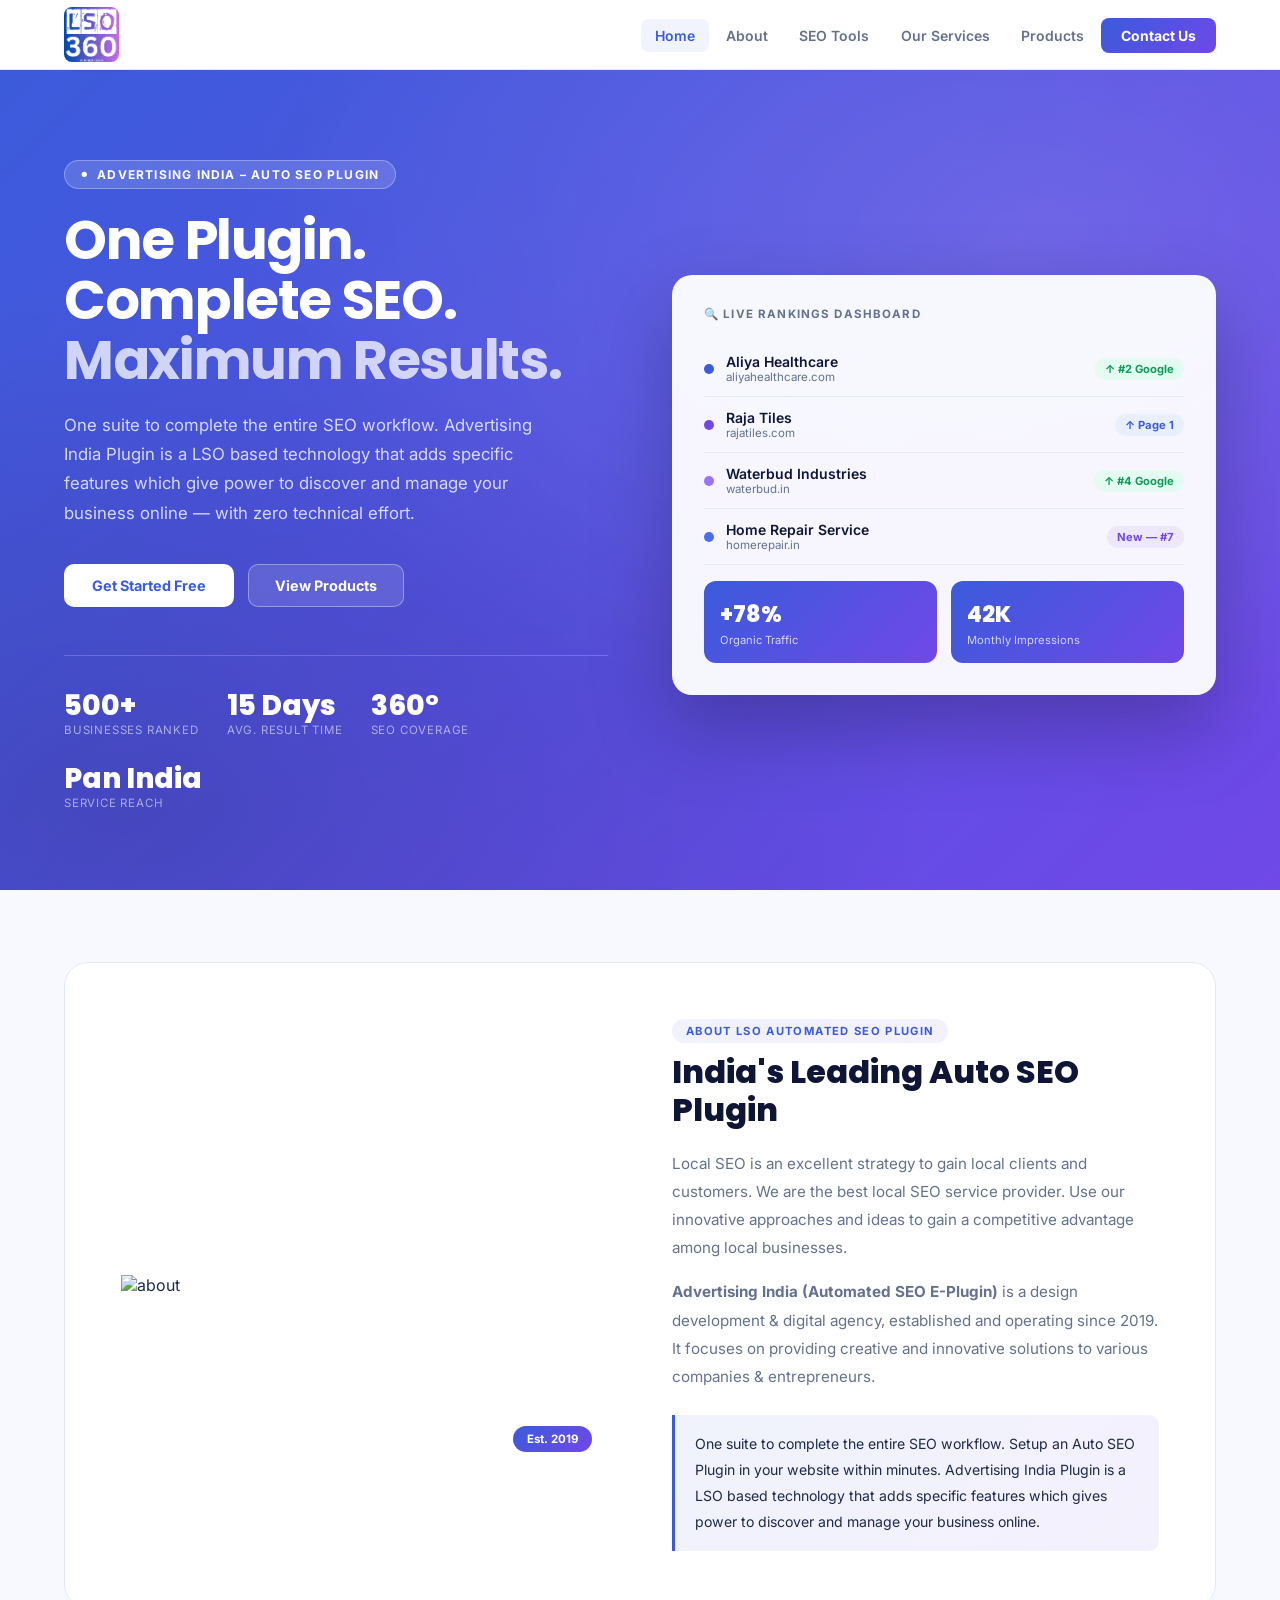
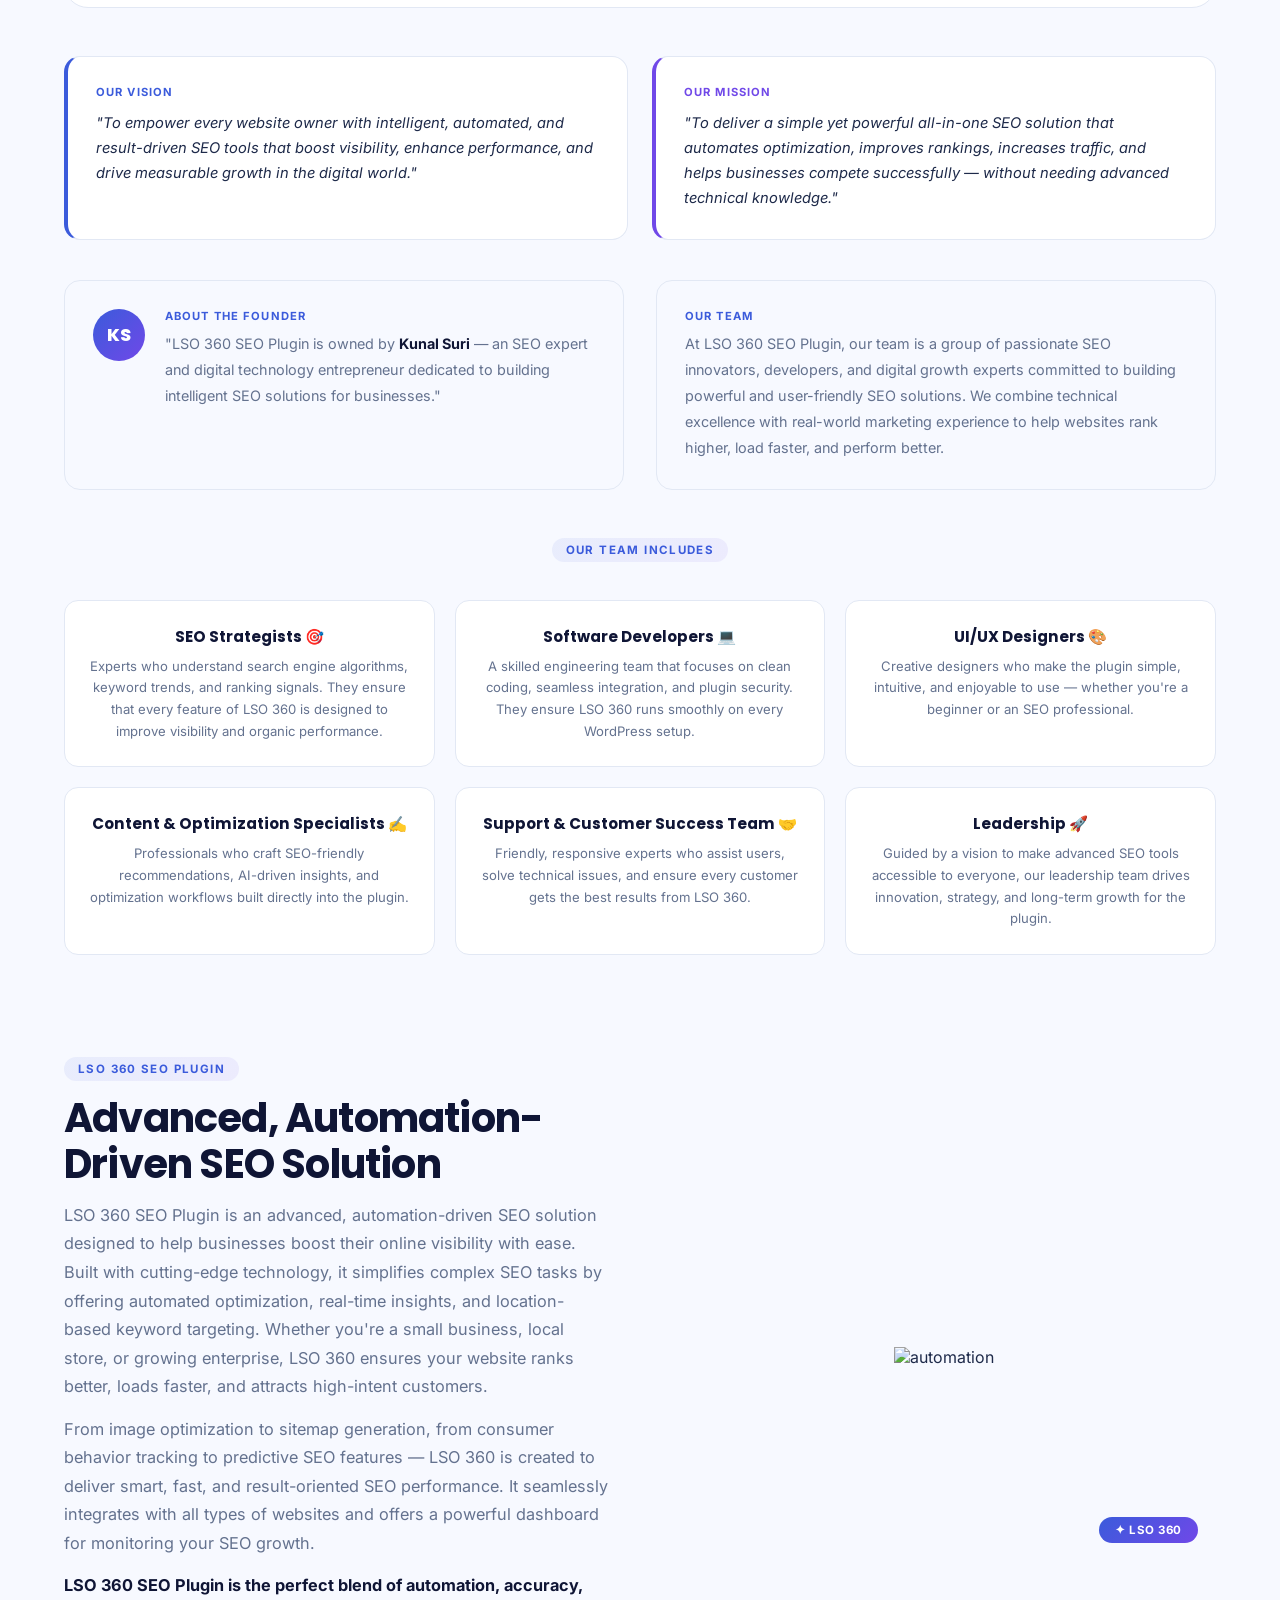
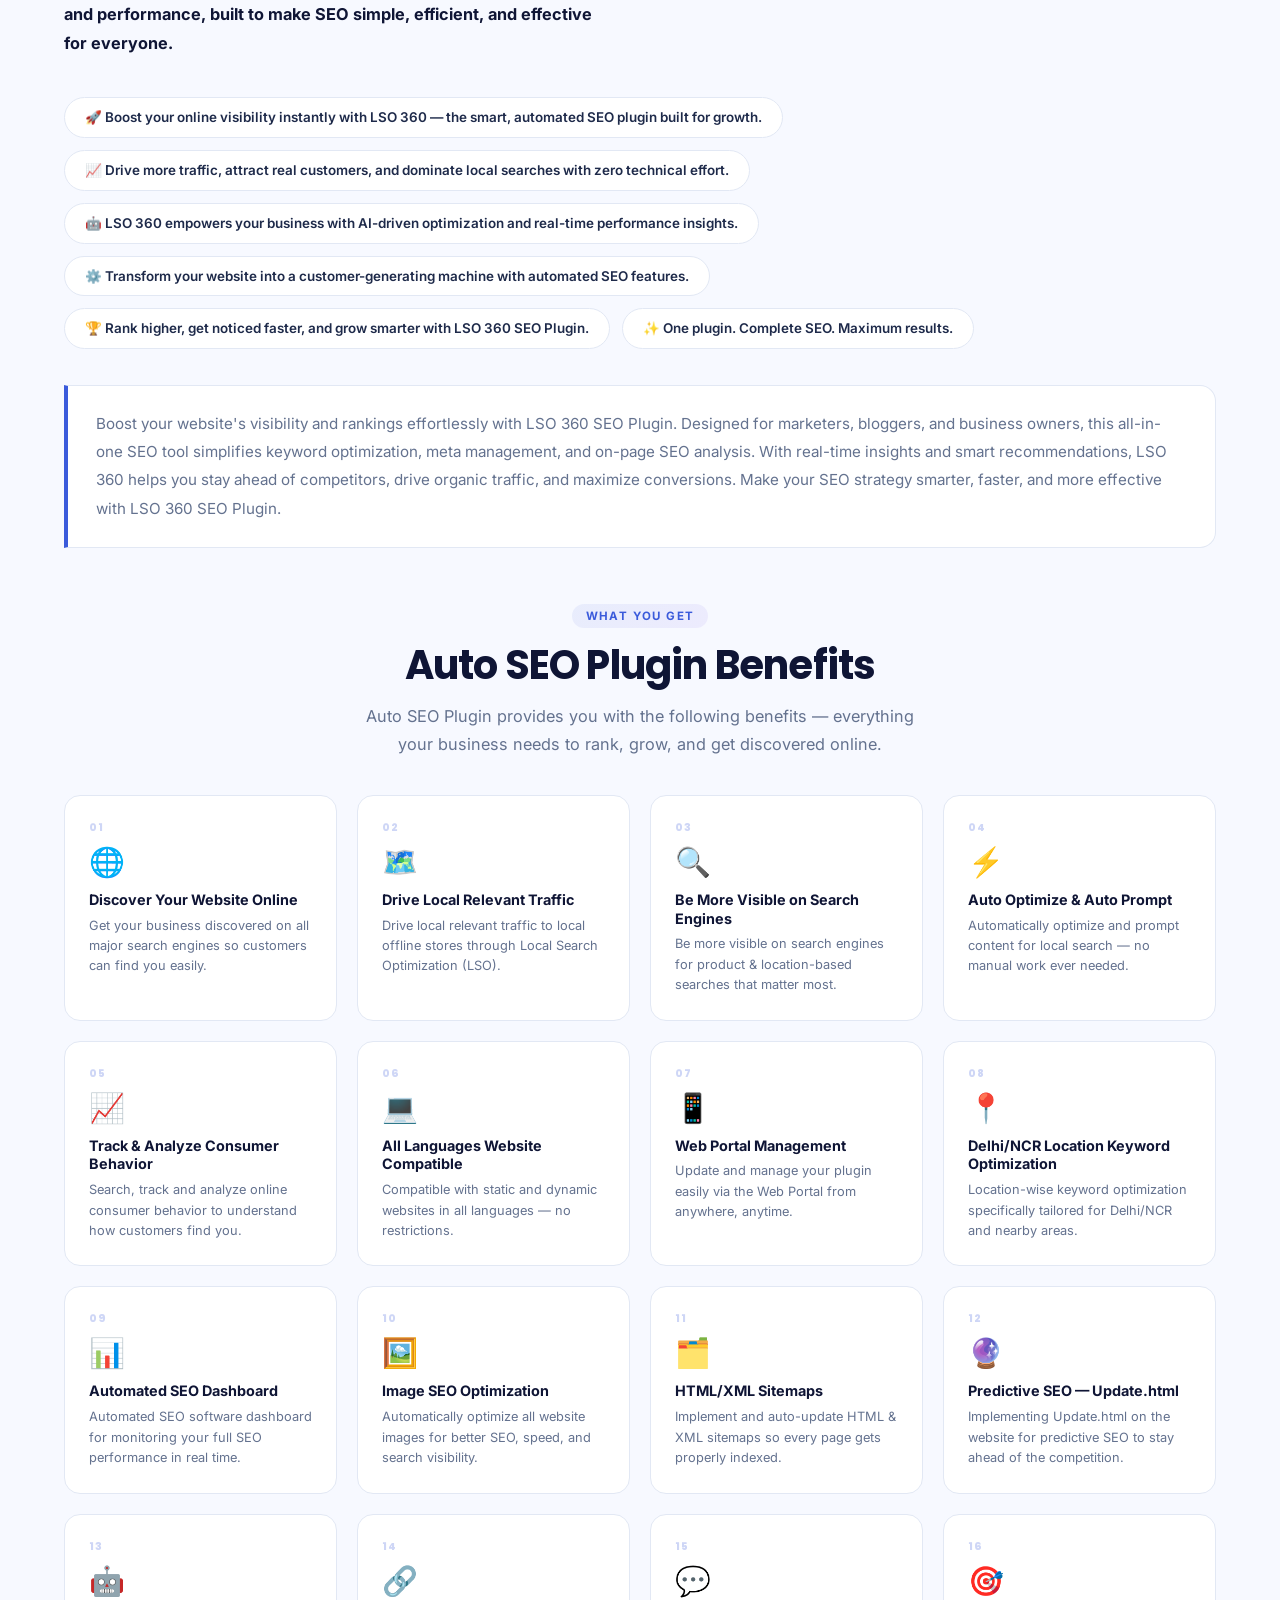
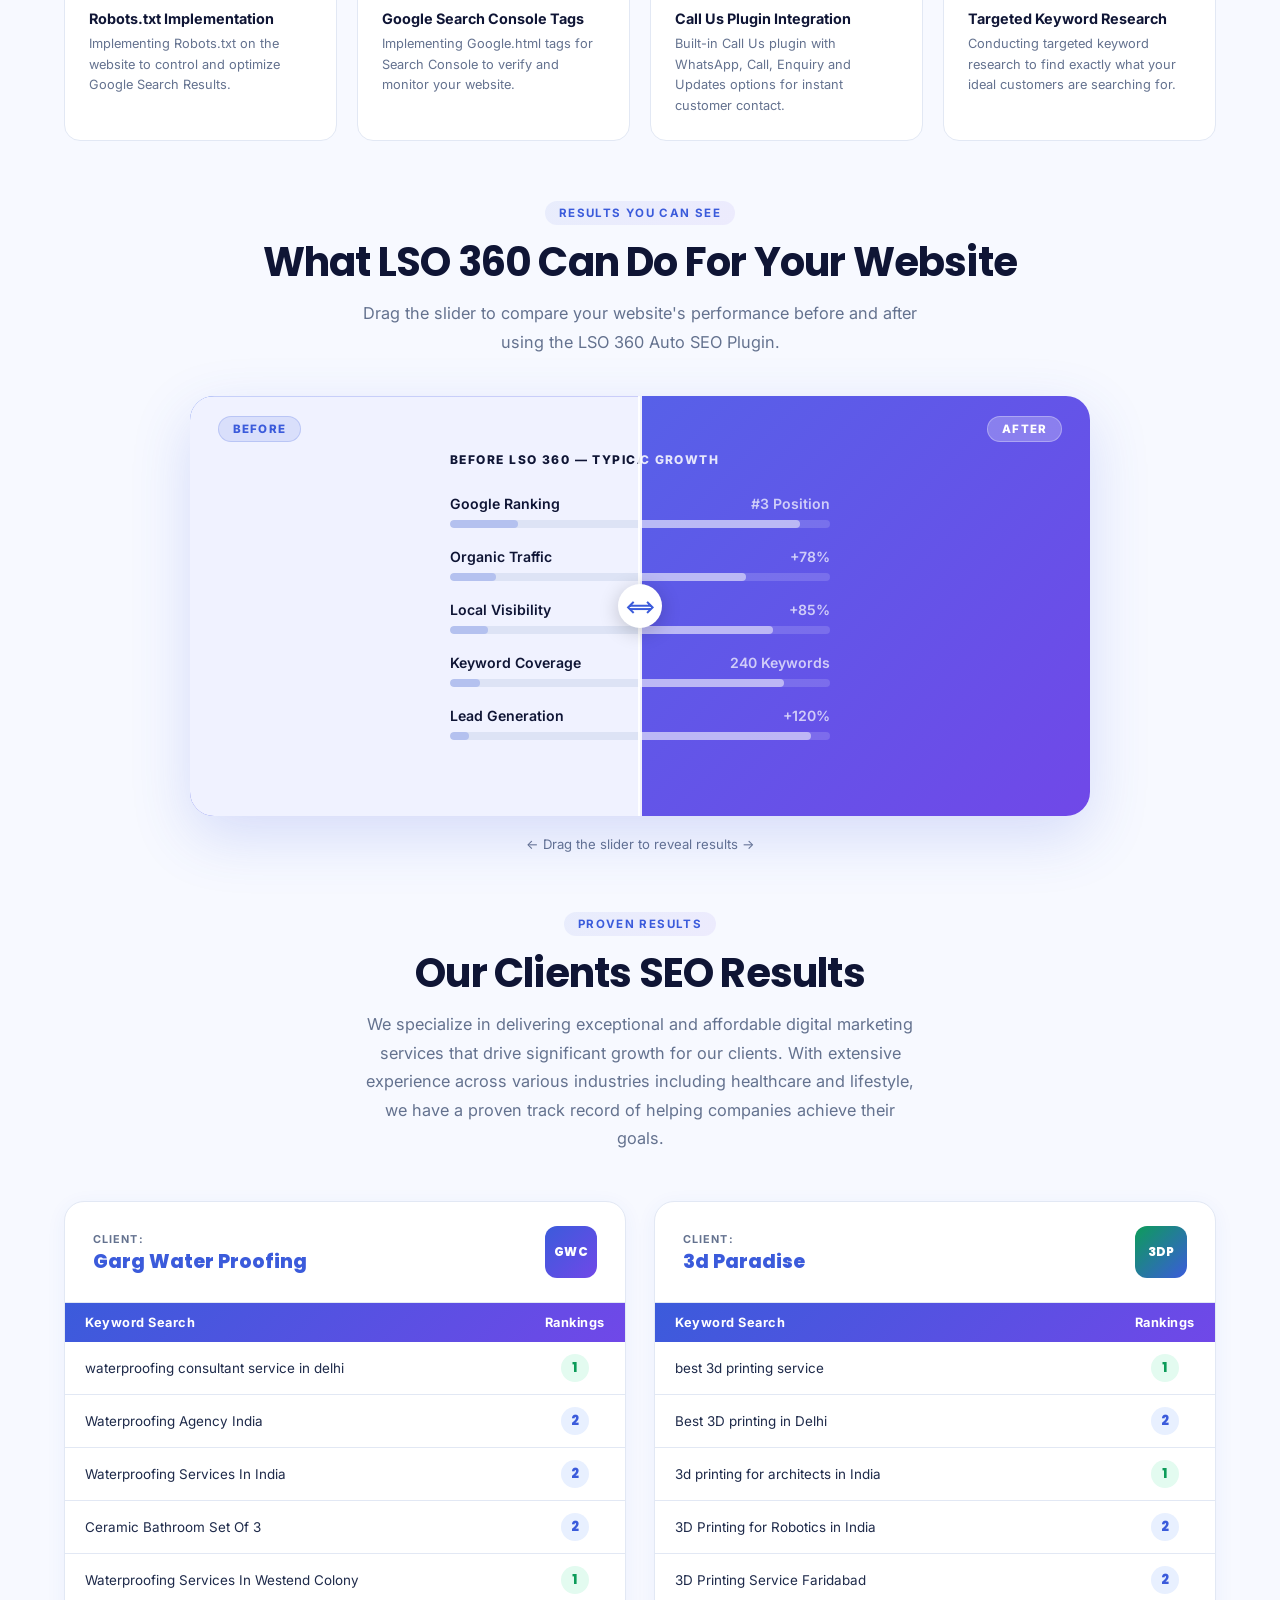
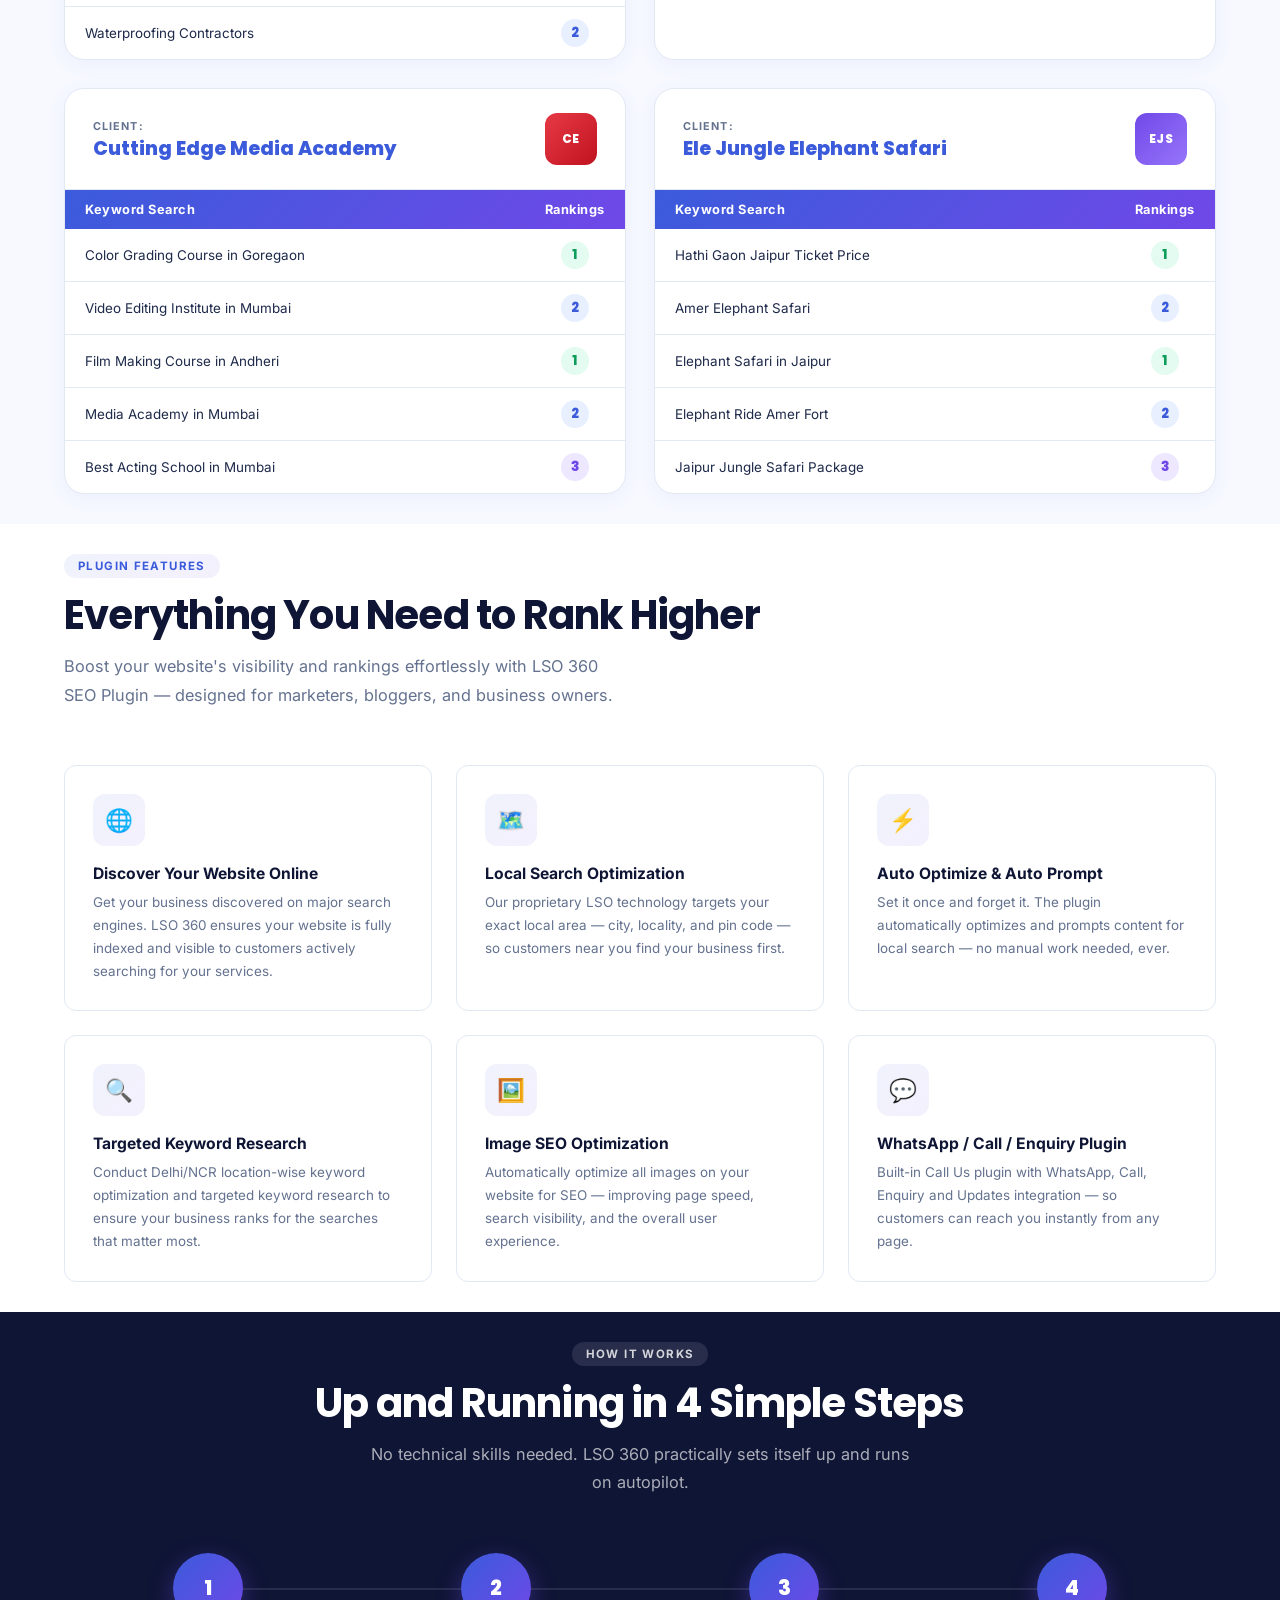
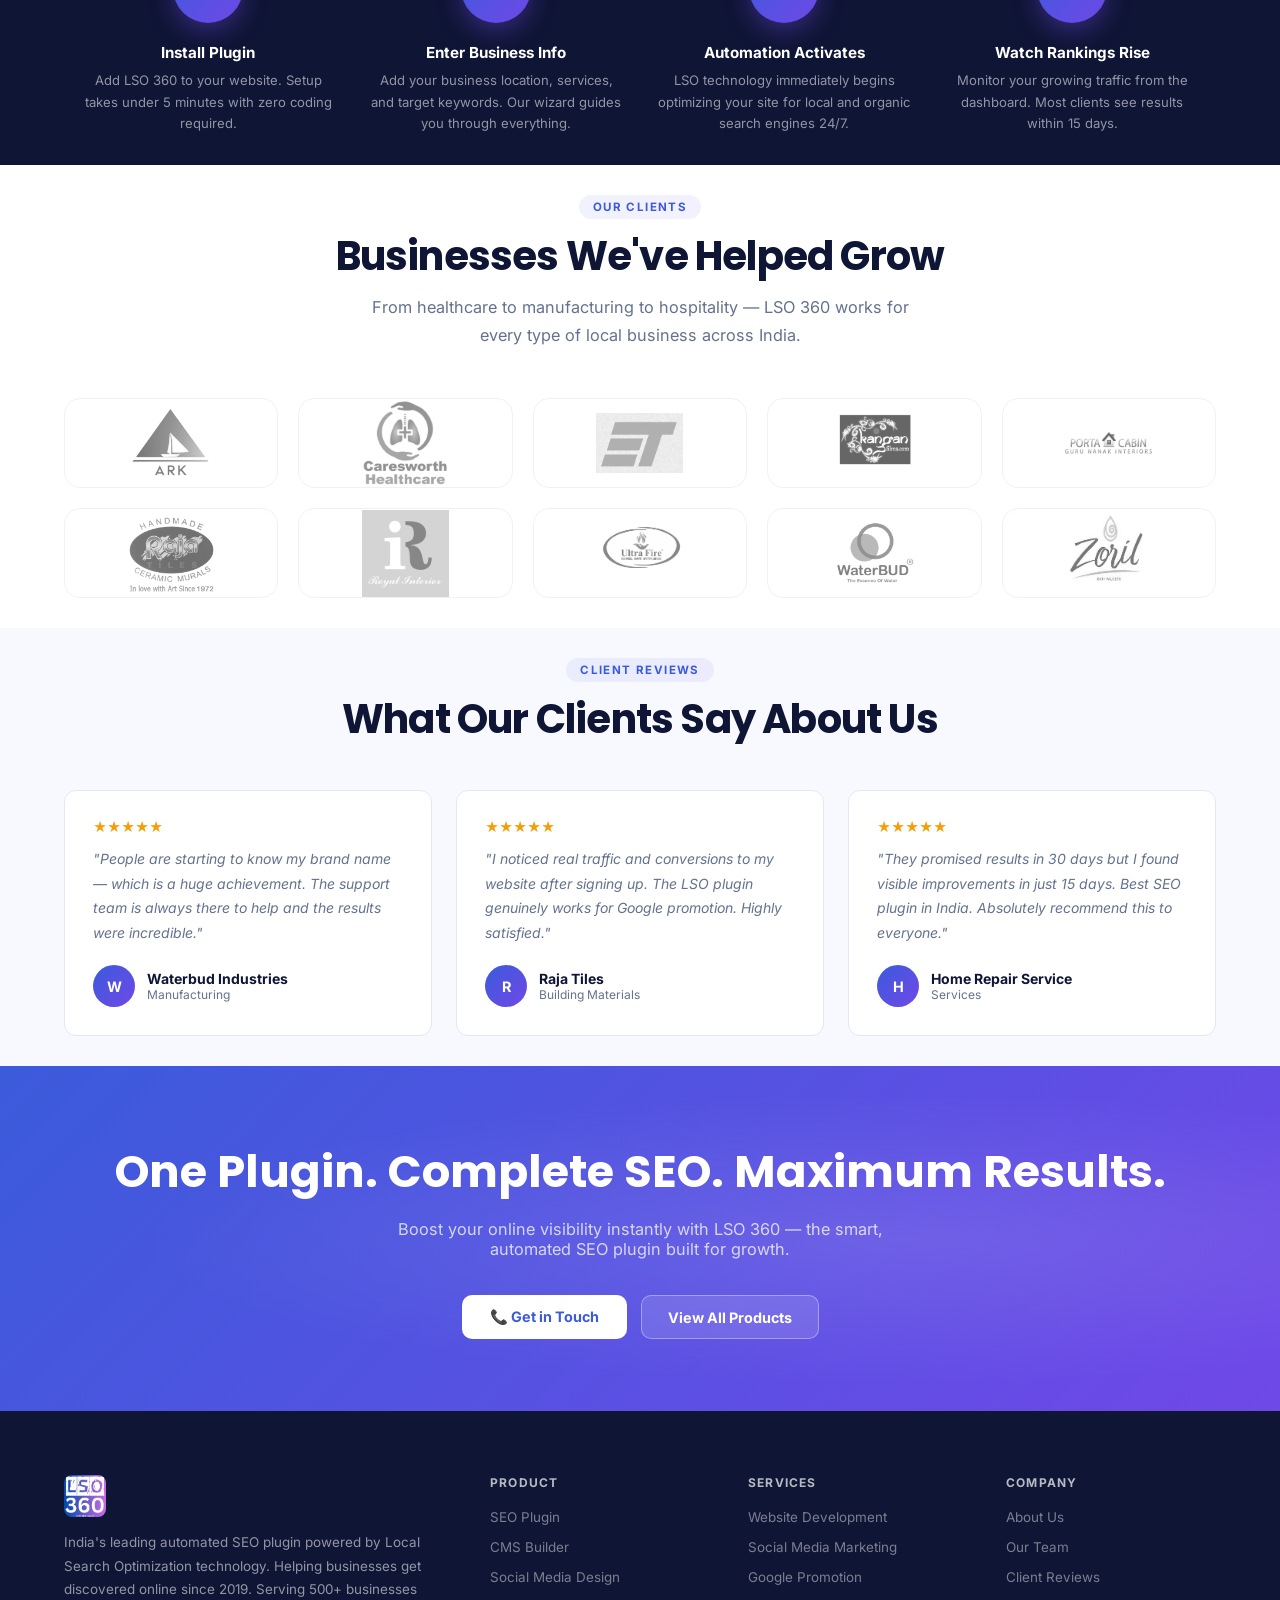
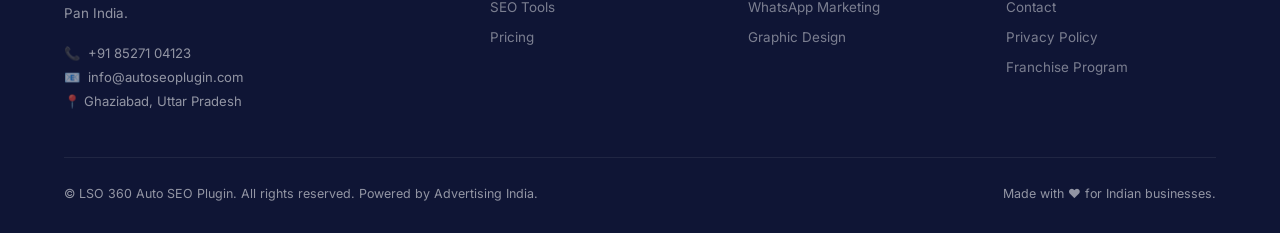
==== index.html @ b37ef5ae "Inital Commit" ====
<!DOCTYPE html>
<html lang="en">

<head>
  <meta charset="UTF-8" />
  <meta name="viewport" content="width=device-width, initial-scale=1.0" />
  <title>LSO 360 – Auto SEO Plugin | Home</title>
  <link rel="preconnect" href="https://fonts.googleapis.com" />
  <link
    href="https://fonts.googleapis.com/css2?family=Inter:wght@300;400;500;600;700;800&family=Poppins:ital,wght@0,600;0,700;0,800;1,700&display=swap"
    rel="stylesheet" />
  <link rel="stylesheet" href="css/style.css" />
</head>

<body>

  <div id="navbar-placeholder"></div>

  <div style="padding-top:70px">
    <!-- Navbar -->
    <!-- Hero -->
    <section class="hero">
      <div class="hero-grid">
        <div>
          <div class="hero-badge fade-in">Advertising India – Auto SEO Plugin</div>
          <h1 class="fade-in d1">One Plugin.<br>Complete SEO.<br><span>Maximum Results.</span></h1>
          <p class="hero-desc fade-in d2">One suite to complete the entire SEO workflow. Advertising India Plugin is a
            LSO based technology that adds specific features which give power to discover and manage your business
            online — with zero technical effort.</p>
          <div class="hero-btns fade-in d3">
            <a class="btn btn-white" href="contact.html">Get Started Free</a>
            <a class="btn btn-ghost-white" href="products.html">View Products</a>
          </div>
          <div class="hero-stats fade-in d3">
            <div class="hstat">
              <div class="hstat-num">500+</div>
              <div class="hstat-lbl">Businesses Ranked</div>
            </div>
            <div class="hstat">
              <div class="hstat-num">15 Days</div>
              <div class="hstat-lbl">Avg. Result Time</div>
            </div>
            <div class="hstat">
              <div class="hstat-num">360°</div>
              <div class="hstat-lbl">SEO Coverage</div>
            </div>
            <div class="hstat">
              <div class="hstat-num">Pan India</div>
              <div class="hstat-lbl">Service Reach</div>
            </div>
          </div>
        </div>
        <div class="fade-in d2">
          <div class="hero-card-main">
            <div class="hcard-title">🔍 Live Rankings Dashboard</div>
            <div class="rank-row">
              <div class="rank-info">
                <div class="rank-dot" style="background:#3b5bdb"></div>
                <div>
                  <div class="rank-name">Aliya Healthcare</div>
                  <div class="rank-url">aliyahealthcare.com</div>
                </div>
              </div><span class="rank-pill rank-up">↑ #2 Google</span>
            </div>
            <div class="rank-row">
              <div class="rank-info">
                <div class="rank-dot" style="background:#7048e8"></div>
                <div>
                  <div class="rank-name">Raja Tiles</div>
                  <div class="rank-url">rajatiles.com</div>
                </div>
              </div><span class="rank-pill rank-grow">↑ Page 1</span>
            </div>
            <div class="rank-row">
              <div class="rank-info">
                <div class="rank-dot" style="background:#9775fa"></div>
                <div>
                  <div class="rank-name">Waterbud Industries</div>
                  <div class="rank-url">waterbud.in</div>
                </div>
              </div><span class="rank-pill rank-up">↑ #4 Google</span>
            </div>
            <div class="rank-row">
              <div class="rank-info">
                <div class="rank-dot" style="background:#4a6de8"></div>
                <div>
                  <div class="rank-name">Home Repair Service</div>
                  <div class="rank-url">homerepair.in</div>
                </div>
              </div><span class="rank-pill rank-new">New — #7</span>
            </div>
            <div class="hero-mini-cards">
              <div class="mini-card">
                <div class="mini-card-val">+78%</div>
                <div class="mini-card-lbl">Organic Traffic</div>
              </div>
              <div class="mini-card">
                <div class="mini-card-val">42K</div>
                <div class="mini-card-lbl">Monthly Impressions</div>
              </div>
            </div>
          </div>
        </div>
      </div>
    </section>

    <!-- About Intro -->
    <section class="section about-intro-section">
      <div class="section-inner">
        <div class="about-intro-banner">
          <!-- Image column -->
          <div>
            <div class="about-intro-img-placeholder">
              <img
                src="https://img.freepik.com/free-photo/low-angle-view-skyscrapers_1359-1105.jpg?semt=ais_hybrid&w=740&q=80"
                alt="about" width="100%" height="100%">
              <div class="about-intro-img-badge">Est. 2019</div>
            </div>
          </div>
          <!-- Content column -->
          <div class="about-intro-content">
            <div class="about-intro-banner-tag">About LSO Automated SEO Plugin</div>
            <h2 class="about-intro-banner-title">India's Leading Auto SEO Plugin</h2>
            <p>Local SEO is an excellent strategy to gain local clients and customers. We are the best local SEO service
              provider. Use our innovative approaches and ideas to gain a competitive advantage among local businesses.
            </p>
            <p><strong>Advertising India (Automated SEO E-Plugin)</strong> is a design development &amp; digital agency,
              established and operating since 2019. It focuses on providing creative and innovative solutions to various
              companies &amp; entrepreneurs.</p>
            <div class="about-intro-highlight">
              <p>One suite to complete the entire SEO workflow. Setup an Auto SEO Plugin in your website within minutes.
                Advertising India Plugin is a LSO based technology that adds specific features which gives power to
                discover and manage your business online.</p>
            </div>
          </div>
        </div>
        <div class="about-intro-quotes">
          <div class="about-intro-quote">
            <div class="quote-label">Our Vision</div>
            <blockquote>"To empower every website owner with intelligent, automated, and result-driven SEO tools that
              boost visibility, enhance performance, and drive measurable growth in the digital world."</blockquote>
          </div>
          <div class="about-intro-quote">
            <div class="quote-label">Our Mission</div>
            <blockquote>"To deliver a simple yet powerful all-in-one SEO solution that automates optimization, improves
              rankings, increases traffic, and helps businesses compete successfully — without needing advanced
              technical knowledge."</blockquote>
          </div>
        </div>
        <div class="about-intro-bottom">
          <div class="about-intro-owner">
            <div class="owner-avatar">KS</div>
            <div>
              <div class="owner-tag">About the Founder</div>
              <p>"LSO 360 SEO Plugin is owned by <strong>Kunal Suri</strong> — an SEO expert and digital technology
                entrepreneur dedicated to building intelligent SEO solutions for businesses."</p>
            </div>
          </div>
          <div class="about-intro-team">
            <div class="owner-tag">Our Team</div>
            <p>At LSO 360 SEO Plugin, our team is a group of passionate SEO innovators, developers, and digital growth
              experts committed to building powerful and user-friendly SEO solutions. We combine technical excellence
              with real-world marketing experience to help websites rank higher, load faster, and perform better.</p>
          </div>
        </div>
        <div style="margin-bottom:24px;text-align:center">
          <div class="section-tag">Our Team Includes</div>
        </div>
        <div class="team-cards-grid">
          <div class="team-card">
            <h4 class="team-card-title">SEO Strategists 🎯</h4>
            <p class="team-card-desc">Experts who understand search engine algorithms, keyword trends, and ranking
              signals. They ensure that every feature of LSO 360 is designed to improve visibility and organic
              performance.</p>
          </div>
          <div class="team-card">
            <h4 class="team-card-title">Software Developers 💻</h4>
            <p class="team-card-desc">A skilled engineering team that focuses on clean coding, seamless integration, and
              plugin security. They ensure LSO 360 runs smoothly on every WordPress setup.</p>
          </div>
          <div class="team-card">
            <h4 class="team-card-title">UI/UX Designers 🎨</h4>
            <p class="team-card-desc">Creative designers who make the plugin simple, intuitive, and enjoyable to use —
              whether you're a beginner or an SEO professional.</p>
          </div>
          <div class="team-card">
            <h4 class="team-card-title">Content & Optimization Specialists ✍️</h4>
            <p class="team-card-desc">Professionals who craft SEO-friendly recommendations, AI-driven insights, and
              optimization workflows built directly into the plugin.</p>
          </div>
          <div class="team-card">
            <h4 class="team-card-title">Support & Customer Success Team 🤝</h4>
            <p class="team-card-desc">Friendly, responsive experts who assist users, solve technical issues, and ensure
              every customer gets the best results from LSO 360.</p>
          </div>
          <div class="team-card">
            <h4 class="team-card-title">Leadership 🚀</h4>
            <p class="team-card-desc">Guided by a vision to make advanced SEO tools accessible to everyone, our
              leadership team drives innovation, strategy, and long-term growth for the plugin.</p>
          </div>
        </div>
      </div>
    </section>

    <!-- Features & Benefits -->
    <section class="section" style="background:var(--bg)">
      <div class="section-inner">

        <!-- Intro Block -->
        <div class="fnb-intro-grid">
          <div class="fnb-intro-content">
            <div class="section-tag">LSO 360 SEO Plugin</div>
            <h2 class="section-title">Advanced, Automation-Driven SEO Solution</h2>
            <p class="section-sub">LSO 360 SEO Plugin is an advanced, automation-driven SEO solution designed to help
              businesses boost their online visibility with ease. Built with cutting-edge technology, it simplifies
              complex SEO tasks by offering automated optimization, real-time insights, and location-based keyword
              targeting. Whether you're a small business, local store, or growing enterprise, LSO 360 ensures your
              website ranks better, loads faster, and attracts high-intent customers.</p>
            <p class="section-sub" style="margin-top:14px">From image optimization to sitemap generation, from consumer
              behavior tracking to predictive SEO features — LSO 360 is created to deliver smart, fast, and
              result-oriented SEO performance. It seamlessly integrates with all types of websites and offers a powerful
              dashboard for monitoring your SEO growth.</p>
            <p class="section-sub" style="margin-top:14px"><strong style="color:var(--navy)">LSO 360 SEO Plugin is the
                perfect blend of automation, accuracy, and performance, built to make SEO simple, efficient, and
                effective for everyone.</strong></p>
          </div>
          <div class="fnb-intro-img">
            <div class="fnb-img-placeholder">
              <img
                src="https://webelight-images.gumlet.io/_next/static/media/advanced_automation.968d2828.webp?w=1920&q=80"
                alt="automation">
              <div class="fnb-img-badge">✦ LSO 360</div>
            </div>
          </div>
        </div>

        <!-- Marketing Pills -->
        <div class="fnb-pills">
          <div class="fnb-pill">🚀 Boost your online visibility instantly with LSO 360 — the smart, automated SEO plugin
            built for growth.</div>
          <div class="fnb-pill">📈 Drive more traffic, attract real customers, and dominate local searches with zero
            technical effort.</div>
          <div class="fnb-pill">🤖 LSO 360 empowers your business with AI-driven optimization and real-time performance
            insights.</div>
          <div class="fnb-pill">⚙️ Transform your website into a customer-generating machine with automated SEO
            features.</div>
          <div class="fnb-pill">🏆 Rank higher, get noticed faster, and grow smarter with LSO 360 SEO Plugin.</div>
          <div class="fnb-pill">✨ One plugin. Complete SEO. Maximum results.</div>
        </div>

        <!-- Description block -->
        <div class="fnb-desc-box">
          <p>Boost your website's visibility and rankings effortlessly with LSO 360 SEO Plugin. Designed for marketers,
            bloggers, and business owners, this all-in-one SEO tool simplifies keyword optimization, meta management,
            and on-page SEO analysis. With real-time insights and smart recommendations, LSO 360 helps you stay ahead of
            competitors, drive organic traffic, and maximize conversions. Make your SEO strategy smarter, faster, and
            more effective with LSO 360 SEO Plugin.</p>
        </div>

        <!-- Benefits Heading -->
        <div style="text-align:center;margin-bottom:36px">
          <div class="section-tag">What You Get</div>
          <h2 class="section-title">Auto SEO Plugin Benefits</h2>
          <p class="section-sub" style="margin:0 auto">Auto SEO Plugin provides you with the following benefits —
            everything your business needs to rank, grow, and get discovered online.</p>
        </div>

        <!-- Benefits Grid -->
        <div class="fnb-benefits-grid">
          <div class="fnb-benefit-card">
            <div class="fnb-benefit-num">01</div>
            <div class="fnb-benefit-icon">🌐</div>
            <div class="fnb-benefit-text"><strong>Discover Your Website Online</strong>
              <p>Get your business discovered on all major search engines so customers can find you easily.</p>
            </div>
          </div>
          <div class="fnb-benefit-card">
            <div class="fnb-benefit-num">02</div>
            <div class="fnb-benefit-icon">🗺️</div>
            <div class="fnb-benefit-text"><strong>Drive Local Relevant Traffic</strong>
              <p>Drive local relevant traffic to local offline stores through Local Search Optimization (LSO).</p>
            </div>
          </div>
          <div class="fnb-benefit-card">
            <div class="fnb-benefit-num">03</div>
            <div class="fnb-benefit-icon">🔍</div>
            <div class="fnb-benefit-text"><strong>Be More Visible on Search Engines</strong>
              <p>Be more visible on search engines for product &amp; location-based searches that matter most.</p>
            </div>
          </div>
          <div class="fnb-benefit-card">
            <div class="fnb-benefit-num">04</div>
            <div class="fnb-benefit-icon">⚡</div>
            <div class="fnb-benefit-text"><strong>Auto Optimize &amp; Auto Prompt</strong>
              <p>Automatically optimize and prompt content for local search — no manual work ever needed.</p>
            </div>
          </div>
          <div class="fnb-benefit-card">
            <div class="fnb-benefit-num">05</div>
            <div class="fnb-benefit-icon">📈</div>
            <div class="fnb-benefit-text"><strong>Track &amp; Analyze Consumer Behavior</strong>
              <p>Search, track and analyze online consumer behavior to understand how customers find you.</p>
            </div>
          </div>
          <div class="fnb-benefit-card">
            <div class="fnb-benefit-num">06</div>
            <div class="fnb-benefit-icon">💻</div>
            <div class="fnb-benefit-text"><strong>All Languages Website Compatible</strong>
              <p>Compatible with static and dynamic websites in all languages — no restrictions.</p>
            </div>
          </div>
          <div class="fnb-benefit-card">
            <div class="fnb-benefit-num">07</div>
            <div class="fnb-benefit-icon">📱</div>
            <div class="fnb-benefit-text"><strong>Web Portal Management</strong>
              <p>Update and manage your plugin easily via the Web Portal from anywhere, anytime.</p>
            </div>
          </div>
          <div class="fnb-benefit-card">
            <div class="fnb-benefit-num">08</div>
            <div class="fnb-benefit-icon">📍</div>
            <div class="fnb-benefit-text"><strong>Delhi/NCR Location Keyword Optimization</strong>
              <p>Location-wise keyword optimization specifically tailored for Delhi/NCR and nearby areas.</p>
            </div>
          </div>
          <div class="fnb-benefit-card">
            <div class="fnb-benefit-num">09</div>
            <div class="fnb-benefit-icon">📊</div>
            <div class="fnb-benefit-text"><strong>Automated SEO Dashboard</strong>
              <p>Automated SEO software dashboard for monitoring your full SEO performance in real time.</p>
            </div>
          </div>
          <div class="fnb-benefit-card">
            <div class="fnb-benefit-num">10</div>
            <div class="fnb-benefit-icon">🖼️</div>
            <div class="fnb-benefit-text"><strong>Image SEO Optimization</strong>
              <p>Automatically optimize all website images for better SEO, speed, and search visibility.</p>
            </div>
          </div>
          <div class="fnb-benefit-card">
            <div class="fnb-benefit-num">11</div>
            <div class="fnb-benefit-icon">🗂️</div>
            <div class="fnb-benefit-text"><strong>HTML/XML Sitemaps</strong>
              <p>Implement and auto-update HTML &amp; XML sitemaps so every page gets properly indexed.</p>
            </div>
          </div>
          <div class="fnb-benefit-card">
            <div class="fnb-benefit-num">12</div>
            <div class="fnb-benefit-icon">🔮</div>
            <div class="fnb-benefit-text"><strong>Predictive SEO — Update.html</strong>
              <p>Implementing Update.html on the website for predictive SEO to stay ahead of the competition.</p>
            </div>
          </div>
          <div class="fnb-benefit-card">
            <div class="fnb-benefit-num">13</div>
            <div class="fnb-benefit-icon">🤖</div>
            <div class="fnb-benefit-text"><strong>Robots.txt Implementation</strong>
              <p>Implementing Robots.txt on the website to control and optimize Google Search Results.</p>
            </div>
          </div>
          <div class="fnb-benefit-card">
            <div class="fnb-benefit-num">14</div>
            <div class="fnb-benefit-icon">🔗</div>
            <div class="fnb-benefit-text"><strong>Google Search Console Tags</strong>
              <p>Implementing Google.html tags for Search Console to verify and monitor your website.</p>
            </div>
          </div>
          <div class="fnb-benefit-card">
            <div class="fnb-benefit-num">15</div>
            <div class="fnb-benefit-icon">💬</div>
            <div class="fnb-benefit-text"><strong>Call Us Plugin Integration</strong>
              <p>Built-in Call Us plugin with WhatsApp, Call, Enquiry and Updates options for instant customer contact.
              </p>
            </div>
          </div>
          <div class="fnb-benefit-card">
            <div class="fnb-benefit-num">16</div>
            <div class="fnb-benefit-icon">🎯</div>
            <div class="fnb-benefit-text"><strong>Targeted Keyword Research</strong>
              <p>Conducting targeted keyword research to find exactly what your ideal customers are searching for.</p>
            </div>
          </div>
        </div>

      </div>
    </section>

    <!-- Before/After -->
    <section class="section baf-section">
      <div class="section-inner">
        <div class="baf-intro">
          <div class="section-tag">Results You Can See</div>
          <h2 class="section-title">What LSO 360 Can Do For Your Website</h2>
          <p class="section-sub">Drag the slider to compare your website's performance before and after using the LSO
            360 Auto SEO Plugin.</p>
        </div>
        <div class="baf-wrap" id="bafWrap">
          <div class="baf-images">
            <!-- AFTER (background, right side) -->
            <div class="baf-img-after">
              <div class="baf-chart">
                <div class="chart-title light">After LSO 360 — Organic Growth</div>
                <div class="bar-group">
                  <div class="bar-label" style="color:rgba(255,255,255,.85)"><span>Google Ranking</span><span
                      style="color:rgba(255,255,255,.7)">#3 Position</span></div>
                  <div class="bar-track" style="background:rgba(255,255,255,.15)">
                    <div class="bar-fill-after" style="width:92%"></div>
                  </div>
                </div>
                <div class="bar-group">
                  <div class="bar-label" style="color:rgba(255,255,255,.85)"><span>Organic Traffic</span><span
                      style="color:rgba(255,255,255,.7)">+78%</span></div>
                  <div class="bar-track" style="background:rgba(255,255,255,.15)">
                    <div class="bar-fill-after" style="width:78%"></div>
                  </div>
                </div>
                <div class="bar-group">
                  <div class="bar-label" style="color:rgba(255,255,255,.85)"><span>Local Visibility</span><span
                      style="color:rgba(255,255,255,.7)">+85%</span></div>
                  <div class="bar-track" style="background:rgba(255,255,255,.15)">
                    <div class="bar-fill-after" style="width:85%"></div>
                  </div>
                </div>
                <div class="bar-group">
                  <div class="bar-label" style="color:rgba(255,255,255,.85)"><span>Keyword Coverage</span><span
                      style="color:rgba(255,255,255,.7)">240 Keywords</span></div>
                  <div class="bar-track" style="background:rgba(255,255,255,.15)">
                    <div class="bar-fill-after" style="width:88%"></div>
                  </div>
                </div>
                <div class="bar-group">
                  <div class="bar-label" style="color:rgba(255,255,255,.85)"><span>Lead Generation</span><span
                      style="color:rgba(255,255,255,.7)">+120%</span></div>
                  <div class="bar-track" style="background:rgba(255,255,255,.15)">
                    <div class="bar-fill-after" style="width:95%"></div>
                  </div>
                </div>
              </div>
            </div>
            <!-- BEFORE (overlay, left side) -->
            <div class="baf-img-before" id="bafBefore">
              <div class="baf-chart">
                <div class="chart-title dark">Before LSO 360 — Typical Website</div>
                <div class="bar-group">
                  <div class="bar-label" style="color:var(--navy)"><span>Google Ranking</span><span
                      style="color:var(--muted)">Page 5+</span></div>
                  <div class="bar-track" style="background:#dde3f5">
                    <div class="bar-fill-before" style="width:18%"></div>
                  </div>
                </div>
                <div class="bar-group">
                  <div class="bar-label" style="color:var(--navy)"><span>Organic Traffic</span><span
                      style="color:var(--muted)">Very Low</span></div>
                  <div class="bar-track" style="background:#dde3f5">
                    <div class="bar-fill-before" style="width:12%"></div>
                  </div>
                </div>
                <div class="bar-group">
                  <div class="bar-label" style="color:var(--navy)"><span>Local Visibility</span><span
                      style="color:var(--muted)">Minimal</span></div>
                  <div class="bar-track" style="background:#dde3f5">
                    <div class="bar-fill-before" style="width:10%"></div>
                  </div>
                </div>
                <div class="bar-group">
                  <div class="bar-label" style="color:var(--navy)"><span>Keyword Coverage</span><span
                      style="color:var(--muted)">8 Keywords</span></div>
                  <div class="bar-track" style="background:#dde3f5">
                    <div class="bar-fill-before" style="width:8%"></div>
                  </div>
                </div>
                <div class="bar-group">
                  <div class="bar-label" style="color:var(--navy)"><span>Lead Generation</span><span
                      style="color:var(--muted)">Stagnant</span></div>
                  <div class="bar-track" style="background:#dde3f5">
                    <div class="bar-fill-before" style="width:5%"></div>
                  </div>
                </div>
              </div>
            </div>
            <!-- Divider -->
            <div class="baf-divider" id="bafDivider">
              <div class="baf-handle">⟺</div>
            </div>
            <!-- Labels -->
            <div class="baf-labels">
              <span class="baf-lbl dark">Before</span>
              <span class="baf-lbl">After</span>
            </div>
          </div>
        </div>
        <p style="text-align:center;font-size:.82rem;color:var(--muted);margin-top:20px">← Drag the slider to reveal
          results →</p>
      </div>
    </section>

    <!-- Client SEO Results -->
    <section class="section results-section">
      <div class="section-inner">
        <div class="text-center" style="margin-bottom:48px">
          <div class="section-tag">Proven Results</div>
          <h2 class="section-title">Our Clients SEO Results</h2>
          <p class="section-sub" style="margin:0 auto">We specialize in delivering exceptional and affordable digital
            marketing services that drive significant growth for our clients. With extensive experience across various
            industries including healthcare and lifestyle, we have a proven track record of helping companies achieve
            their goals.</p>
        </div>
        <div class="results-grid">

          <!-- Card 1 -->
          <div class="result-card">
            <div class="result-card-header">
              <div>
                <div class="result-client-label">Client:</div>
                <div class="result-client-name">Garg Water Proofing</div>
              </div>
              <div class="result-logo-box">GWC</div>
            </div>
            <table class="result-table">
              <thead>
                <tr>
                  <th>Keyword Search</th>
                  <th>Rankings</th>
                </tr>
              </thead>
              <tbody>
                <tr>
                  <td>waterproofing consultant service in delhi</td>
                  <td><span class="rank-badge rank-1">1</span></td>
                </tr>
                <tr>
                  <td>Waterproofing Agency India</td>
                  <td><span class="rank-badge rank-2">2</span></td>
                </tr>
                <tr>
                  <td>Waterproofing Services In India</td>
                  <td><span class="rank-badge rank-2">2</span></td>
                </tr>
                <tr>
                  <td>Ceramic Bathroom Set Of 3</td>
                  <td><span class="rank-badge rank-2">2</span></td>
                </tr>
                <tr>
                  <td>Waterproofing Services In Westend Colony</td>
                  <td><span class="rank-badge rank-1">1</span></td>
                </tr>
                <tr>
                  <td>Waterproofing Contractors</td>
                  <td><span class="rank-badge rank-2">2</span></td>
                </tr>
              </tbody>
            </table>
          </div>

          <!-- Card 2 -->
          <div class="result-card">
            <div class="result-card-header">
              <div>
                <div class="result-client-label">Client:</div>
                <div class="result-client-name">3d Paradise</div>
              </div>
              <div class="result-logo-box" style="background:linear-gradient(135deg,#0d9c5a,#3b5bdb)">3DP</div>
            </div>
            <table class="result-table">
              <thead>
                <tr>
                  <th>Keyword Search</th>
                  <th>Rankings</th>
                </tr>
              </thead>
              <tbody>
                <tr>
                  <td>best 3d printing service</td>
                  <td><span class="rank-badge rank-1">1</span></td>
                </tr>
                <tr>
                  <td>Best 3D printing in Delhi</td>
                  <td><span class="rank-badge rank-2">2</span></td>
                </tr>
                <tr>
                  <td>3d printing for architects in India</td>
                  <td><span class="rank-badge rank-1">1</span></td>
                </tr>
                <tr>
                  <td>3D Printing for Robotics in India</td>
                  <td><span class="rank-badge rank-2">2</span></td>
                </tr>
                <tr>
                  <td>3D Printing Service Faridabad</td>
                  <td><span class="rank-badge rank-2">2</span></td>
                </tr>
              </tbody>
            </table>
          </div>

          <!-- Card 3 -->
          <div class="result-card">
            <div class="result-card-header">
              <div>
                <div class="result-client-label">Client:</div>
                <div class="result-client-name">Cutting Edge Media Academy</div>
              </div>
              <div class="result-logo-box" style="background:linear-gradient(135deg,#e63946,#c1121f)">CE</div>
            </div>
            <table class="result-table">
              <thead>
                <tr>
                  <th>Keyword Search</th>
                  <th>Rankings</th>
                </tr>
              </thead>
              <tbody>
                <tr>
                  <td>Color Grading Course in Goregaon</td>
                  <td><span class="rank-badge rank-1">1</span></td>
                </tr>
                <tr>
                  <td>Video Editing Institute in Mumbai</td>
                  <td><span class="rank-badge rank-2">2</span></td>
                </tr>
                <tr>
                  <td>Film Making Course in Andheri</td>
                  <td><span class="rank-badge rank-1">1</span></td>
                </tr>
                <tr>
                  <td>Media Academy in Mumbai</td>
                  <td><span class="rank-badge rank-2">2</span></td>
                </tr>
                <tr>
                  <td>Best Acting School in Mumbai</td>
                  <td><span class="rank-badge rank-3">3</span></td>
                </tr>
              </tbody>
            </table>
          </div>

          <!-- Card 4 -->
          <div class="result-card">
            <div class="result-card-header">
              <div>
                <div class="result-client-label">Client:</div>
                <div class="result-client-name">Ele Jungle Elephant Safari</div>
              </div>
              <div class="result-logo-box" style="background:linear-gradient(135deg,#7048e8,#9775fa)">EJS</div>
            </div>
            <table class="result-table">
              <thead>
                <tr>
                  <th>Keyword Search</th>
                  <th>Rankings</th>
                </tr>
              </thead>
              <tbody>
                <tr>
                  <td>Hathi Gaon Jaipur Ticket Price</td>
                  <td><span class="rank-badge rank-1">1</span></td>
                </tr>
                <tr>
                  <td>Amer Elephant Safari</td>
                  <td><span class="rank-badge rank-2">2</span></td>
                </tr>
                <tr>
                  <td>Elephant Safari in Jaipur</td>
                  <td><span class="rank-badge rank-1">1</span></td>
                </tr>
                <tr>
                  <td>Elephant Ride Amer Fort</td>
                  <td><span class="rank-badge rank-2">2</span></td>
                </tr>
                <tr>
                  <td>Jaipur Jungle Safari Package</td>
                  <td><span class="rank-badge rank-3">3</span></td>
                </tr>
              </tbody>
            </table>
          </div>

        </div>
      </div>
    </section>

    <!-- Features -->
    <section class="section">
      <div class="section-inner">
        <div class="section-tag">Plugin Features</div>
        <h2 class="section-title">Everything You Need to Rank Higher</h2>
        <p class="section-sub">Boost your website's visibility and rankings effortlessly with LSO 360 SEO Plugin —
          designed for marketers, bloggers, and business owners.</p>
        <div class="features-grid">
          <div class="feat-card">
            <div class="feat-icon">🌐</div>
            <h3>Discover Your Website Online</h3>
            <p>Get your business discovered on major search engines. LSO 360 ensures your website is fully indexed and
              visible to customers actively searching for your services.</p>
          </div>
          <div class="feat-card">
            <div class="feat-icon">🗺️</div>
            <h3>Local Search Optimization</h3>
            <p>Our proprietary LSO technology targets your exact local area — city, locality, and pin code — so
              customers near you find your business first.</p>
          </div>
          <div class="feat-card">
            <div class="feat-icon">⚡</div>
            <h3>Auto Optimize & Auto Prompt</h3>
            <p>Set it once and forget it. The plugin automatically optimizes and prompts content for local search — no
              manual work needed, ever.</p>
          </div>
          <div class="feat-card">
            <div class="feat-icon">🔍</div>
            <h3>Targeted Keyword Research</h3>
            <p>Conduct Delhi/NCR location-wise keyword optimization and targeted keyword research to ensure your
              business ranks for the searches that matter most.</p>
          </div>
          <div class="feat-card">
            <div class="feat-icon">🖼️</div>
            <h3>Image SEO Optimization</h3>
            <p>Automatically optimize all images on your website for SEO — improving page speed, search visibility, and
              the overall user experience.</p>
          </div>
          <div class="feat-card">
            <div class="feat-icon">💬</div>
            <h3>WhatsApp / Call / Enquiry Plugin</h3>
            <p>Built-in Call Us plugin with WhatsApp, Call, Enquiry and Updates integration — so customers can reach you
              instantly from any page.</p>
          </div>
        </div>
      </div>
    </section>

    <!-- How It Works -->
    <section class="section how-section">
      <div class="section-inner">
        <div class="text-center">
          <div class="section-tag" style="background:rgba(255,255,255,.1);color:rgba(255,255,255,.8)">How It Works</div>
          <h2 class="section-title" style="color:#fff">Up and Running in 4 Simple Steps</h2>
          <p class="section-sub" style="color:rgba(255,255,255,.65)">No technical skills needed. LSO 360 practically
            sets itself up and runs on autopilot.</p>
        </div>
        <div class="steps-flow">
          <div class="step-box">
            <div class="step-num">1</div>
            <h4>Install Plugin</h4>
            <p>Add LSO 360 to your website. Setup takes under 5 minutes with zero coding required.</p>
          </div>
          <div class="step-box">
            <div class="step-num">2</div>
            <h4>Enter Business Info</h4>
            <p>Add your business location, services, and target keywords. Our wizard guides you through everything.</p>
          </div>
          <div class="step-box">
            <div class="step-num">3</div>
            <h4>Automation Activates</h4>
            <p>LSO technology immediately begins optimizing your site for local and organic search engines 24/7.</p>
          </div>
          <div class="step-box">
            <div class="step-num">4</div>
            <h4>Watch Rankings Rise</h4>
            <p>Monitor your growing traffic from the dashboard. Most clients see results within 15 days.</p>
          </div>
        </div>
      </div>
    </section>

    <!-- Clients -->
    <section class="section clients-section">
      <div class="section-inner">
        <div class="text-center" style="margin-bottom:48px">
          <div class="section-tag">Our Clients</div>
          <h2 class="section-title">Businesses We've Helped Grow</h2>
          <p class="section-sub" style="margin:0 auto">From healthcare to manufacturing to hospitality — LSO 360 works
            for every type of local business across India.</p>
        </div>
        <div class="clients-logo-grid">
          <div class="client-logo-card" style="--c:#e63946">
            <!-- <div class="client-initials" style="color:#e63946">AH</div> -->
             <img src="/img/clients/ark.png" alt="">
            <!-- <div class="client-name">Aliya Healthcare</div> -->
          </div>
          <div class="client-logo-card" style="--c:#2563eb">
            <!-- <div class="client-initials" style="color:#2563eb">RT</div>
            <div class="client-name">Raja Tiles</div> -->
            <img src="/img/clients/caresworth_healthcare.jpg" alt="" width="87" height="83">

          </div>
          <div class="client-logo-card" style="--c:#0891b2">
            <!-- <div class="client-initials" style="color:#0891b2">WI</div>
            <div class="client-name">Waterbud Industries</div> -->
            <img src="/img/clients/et.jpg" alt=""  width="87" height="83">

          </div>
          <div class="client-logo-card" style="--c:#7c3aed">
            <!-- <div class="client-initials" style="color:#7c3aed">HR</div>
            <div class="client-name">Home Repair Service</div> -->
            <img src="/img/clients/kangan.jpg" alt=""  width="87" height="83">
          </div>
          <div class="client-logo-card" style="--c:#059669">
            <!-- <div class="client-initials" style="color:#059669">DM</div>
            <div class="client-name">Dr. Manisha Mavi</div> -->
            <img src="/img/clients/porta_cabin.png" alt=""  width="87" height="83">
          </div>
          <div class="client-logo-card" style="--c:#d97706">
            <!-- <div class="client-initials" style="color:#d97706">PS</div>
            <div class="client-name">Praveen Singh & Co</div> -->
            <img src="/img/clients/raja_tiles.png" alt=""  width="87" height="83">
          </div>
          <div class="client-logo-card" style="--c:#db2777">
            <!-- <div class="client-initials" style="color:#db2777">DB</div>
            <div class="client-name">Dishaa Bansall</div> -->
            <img src="/img/clients/royal_interior.png" alt=""  width="87" height="83">
          </div>
          <div class="client-logo-card" style="--c:#3b5bdb">
            <!-- <div class="client-initials" style="color:#3b5bdb">AI</div>
            <div class="client-name">Advertising India</div> -->
            <img src="/img/clients/ultra_fire.png" alt=""  width="87" height="83">
          </div>
          <div class="client-logo-card" style="--c:#7048e8">
            <!-- <div class="client-initials" style="color:#7048e8">RI</div>
            <div class="client-name">Royal Interior</div> -->
            <img src="/img/clients/waterbud.png" alt=""  width="87" height="83">
          </div>
          <div class="client-logo-card" style="--c:#0d9c5a">
            <!-- <div class="client-initials" style="color:#0d9c5a">PC</div>
            <div class="client-name">Porta Cabin</div> -->
            <img src="/img/clients/zoril.jpg" alt=""  width="87" height="83">
          </div>
        </div>
      </div>
    </section>

    <!-- Testimonials -->
    <section class="section" style="background:var(--bg)">
      <div class="section-inner">
        <div class="text-center">
          <div class="section-tag">Client Reviews</div>
          <h2 class="section-title">What Our Clients Say About Us</h2>
        </div>
        <div class="testi-grid">
          <div class="testi-card">
            <div class="testi-stars">★★★★★</div>
            <blockquote class="testi-quote">"People are starting to know my brand name — which is a huge achievement.
              The support team is always there to help and the results were incredible."</blockquote>
            <div class="testi-author">
              <div class="author-av">W</div>
              <div>
                <div class="author-name">Waterbud Industries</div>
                <div class="author-co">Manufacturing</div>
              </div>
            </div>
          </div>
          <div class="testi-card">
            <div class="testi-stars">★★★★★</div>
            <blockquote class="testi-quote">"I noticed real traffic and conversions to my website after signing up. The
              LSO plugin genuinely works for Google promotion. Highly satisfied."</blockquote>
            <div class="testi-author">
              <div class="author-av">R</div>
              <div>
                <div class="author-name">Raja Tiles</div>
                <div class="author-co">Building Materials</div>
              </div>
            </div>
          </div>
          <div class="testi-card">
            <div class="testi-stars">★★★★★</div>
            <blockquote class="testi-quote">"They promised results in 30 days but I found visible improvements in just
              15 days. Best SEO plugin in India. Absolutely recommend this to everyone."</blockquote>
            <div class="testi-author">
              <div class="author-av">H</div>
              <div>
                <div class="author-name">Home Repair Service</div>
                <div class="author-co">Services</div>
              </div>
            </div>
          </div>
        </div>
      </div>
    </section>

    <!-- CTA -->
    <section class="cta-band">
      <h2>One Plugin. Complete SEO. Maximum Results.</h2>
      <p>Boost your online visibility instantly with LSO 360 — the smart, automated SEO plugin built for growth.</p>
      <div class="cta-band-btns"><a class="btn btn-white" href="contact.html">📞 Get in Touch</a><a
          class="btn btn-ghost-white" href="products.html">View All Products</a></div>
    </section>

    <!-- Footer -->
  </div>

  <!-- ═══════════════ ABOUT PAGE ═══════════════ -->
  </div>

  <div id="footer-placeholder"></div>
  <script src="js/script.js"></script>
</body>

</html>
---- css/style.css ----
*,
*::before,
*::after {
  box-sizing: border-box;
  margin: 0;
  padding: 0
}

:root {
  --blue: #3b5bdb;
  --blue-dark: #2f4ac7;
  --blue-mid: #4a6de8;
  --purple: #7048e8;
  --purple-dark: #6035d4;
  --purple-light: #9775fa;
  --grad: linear-gradient(135deg, #3b5bdb 0%, #7048e8 100%);
  --grad-soft: linear-gradient(135deg, rgba(59, 91, 219, 0.08) 0%, rgba(112, 72, 232, 0.08) 100%);
  --navy: #0f1535;
  --text: #1e2a4a;
  --muted: #64728f;
  --border: #e2e8f4;
  --bg: #f7f9ff;
  --white: #ffffff;
  --radius: 12px;
}

html {
  scroll-behavior: smooth
}

body {
  font-family: 'Inter', sans-serif;
  color: var(--text);
  background: var(--white);
  -webkit-font-smoothing: antialiased;
  overflow-x: hidden
}

/* ── NAVBAR ── */
.navbar {
  position: fixed;
  top: 0;
  left: 0;
  right: 0;
  z-index: 1000;
  height: 70px;
  background: rgba(255, 255, 255, 0.97);
  backdrop-filter: blur(16px);
  border-bottom: 1px solid var(--border);
  display: flex;
  align-items: center;
  justify-content: space-between;
  padding: 0 5%;
  transition: box-shadow .3s;
}

.navbar.scrolled {
  box-shadow: 0 4px 24px rgba(59, 91, 219, 0.10)
}

.nav-brand {
  display: flex;
  align-items: center;
  gap: 10px;
  text-decoration: none
}

.nav-logo-img {
  height: 55px;
  width: 55px;
  border-radius: 8px;
  object-fit: cover
}

.nav-brand-text {
  font-family: 'Poppins', sans-serif;
  font-size: 1.25rem;
  font-weight: 800;
  background: var(--grad);
  -webkit-background-clip: text;
  -webkit-text-fill-color: transparent;
  letter-spacing: -.01em
}

.nav-brand-sub {
  font-size: .65rem;
  color: var(--muted);
  font-weight: 500;
  display: block;
  letter-spacing: .06em;
  text-transform: uppercase;
  -webkit-text-fill-color: var(--muted)
}

.nav-links {
  display: flex;
  align-items: center;
  gap: .2rem;
  list-style: none
}

.nav-links a {
  text-decoration: none;
  font-size: .875rem;
  font-weight: 600;
  color: var(--muted);
  padding: 8px 14px;
  border-radius: 8px;
  transition: all .2s;
}

.nav-links a:hover,
.nav-links a.active {
  color: var(--blue);
  background: rgba(59, 91, 219, .07)
}

.nav-cta {
  background: var(--grad) !important;
  color: var(--white) !important;
  padding: 9px 20px !important;
  border-radius: 8px !important;
  font-weight: 700 !important;
  transition: opacity .2s !important;
}

.nav-cta:hover {
  opacity: .88 !important
}

.nav-toggle {
  display: none;
  background: none;
  border: none;
  cursor: pointer;
  padding: 4px
}

.nav-toggle span {
  display: block;
  width: 24px;
  height: 2px;
  background: var(--text);
  margin: 5px 0;
  transition: .3s
}

/* ── PAGES ── */
.page {
  display: none;
  padding-top: 70px
}

.page.active {
  display: block
}

/* ── SECTION COMMON ── */
.section {
  padding: 30px 5%
}

.section-inner {
  max-width: 1200px;
  margin: 0 auto
}

.section-tag {
  display: inline-block;
  font-size: .72rem;
  font-weight: 700;
  text-transform: uppercase;
  letter-spacing: .12em;
  padding: 5px 14px;
  border-radius: 100px;
  background: var(--grad-soft);
  color: var(--blue);
  margin-bottom: 14px;
}

.section-title {
  font-family: 'Poppins', sans-serif;
  font-size: clamp(1.75rem, 3.5vw, 2.5rem);
  color: var(--navy);
  line-height: 1.15;
  letter-spacing: -.02em;
  margin-bottom: 14px;
}

.section-sub {
  font-size: 1.02rem;
  color: var(--muted);
  line-height: 1.75;
  max-width: 560px;
}

.text-center {
  text-align: center
}

.text-center .section-sub {
  margin: 0 auto
}

/* ── BUTTONS ── */
.btn {
  display: inline-flex;
  align-items: center;
  gap: 8px;
  text-decoration: none;
  border-radius: 10px;
  font-weight: 700;
  font-size: .9rem;
  transition: all .22s;
  cursor: pointer;
  border: none
}

.btn-primary {
  background: var(--grad);
  color: var(--white);
  padding: 13px 28px
}

.btn-primary:hover {
  transform: translateY(-2px);
  box-shadow: 0 10px 28px rgba(112, 72, 232, .35)
}

.btn-outline {
  background: transparent;
  color: var(--blue);
  border: 2px solid var(--blue);
  padding: 11px 26px
}

.btn-outline:hover {
  background: var(--blue);
  color: var(--white)
}

.btn-white {
  background: var(--white);
  color: var(--blue);
  padding: 13px 28px;
  font-weight: 700
}

.btn-white:hover {
  transform: translateY(-2px);
  box-shadow: 0 10px 28px rgba(0, 0, 0, .15)
}

.btn-ghost-white {
  background: rgba(255, 255, 255, .12);
  color: var(--white);
  border: 1.5px solid rgba(255, 255, 255, .35);
  padding: 11px 26px
}

.btn-ghost-white:hover {
  background: rgba(255, 255, 255, .22)
}

/* ══════════════════════════════════════
   HOME PAGE
══════════════════════════════════════ */

/* Hero */
.hero {
  background: var(--grad);
  padding: 90px 5% 80px;
  position: relative;
  overflow: hidden;
}

.hero::before {
  content: '';
  position: absolute;
  inset: 0;
  background: radial-gradient(ellipse at 80% 20%, rgba(255, 255, 255, .12) 0%, transparent 55%),
    radial-gradient(ellipse at 10% 90%, rgba(0, 0, 0, .15) 0%, transparent 50%);
}

.hero-grid {
  max-width: 1200px;
  margin: 0 auto;
  display: grid;
  grid-template-columns: 1fr 1fr;
  gap: 64px;
  align-items: center;
  position: relative
}

.hero-badge {
  display: inline-flex;
  align-items: center;
  gap: 8px;
  background: rgba(255, 255, 255, .15);
  border: 1px solid rgba(255, 255, 255, .3);
  color: var(--white);
  font-size: .75rem;
  font-weight: 700;
  letter-spacing: .1em;
  text-transform: uppercase;
  padding: 6px 16px;
  border-radius: 100px;
  margin-bottom: 22px;
}

.hero-badge::before {
  content: '●';
  font-size: .45rem;
  animation: blink 2s infinite
}

@keyframes blink {

  0%,
  100% {
    opacity: 1
  }

  50% {
    opacity: .3
  }
}

.hero h1 {
  font-family: 'Poppins', sans-serif;
  font-size: clamp(2.2rem, 4.5vw, 3.4rem);
  color: var(--white);
  line-height: 1.1;
  letter-spacing: -.025em;
  margin-bottom: 20px;
}

.hero h1 span {
  color: rgba(255, 255, 255, .75);
  font-weight: 700
}

.hero-desc {
  color: rgba(255, 255, 255, .78);
  font-size: 1.05rem;
  line-height: 1.75;
  margin-bottom: 36px;
  max-width: 500px
}

.hero-btns {
  display: flex;
  gap: 14px;
  flex-wrap: wrap
}

.hero-stats {
  display: flex;
  gap: 28px;
  margin-top: 48px;
  padding-top: 36px;
  border-top: 1px solid rgba(255, 255, 255, .2);
  flex-wrap: wrap;
}

.hstat {
  text-align: left
}

.hstat-num {
  font-family: 'Poppins', sans-serif;
  font-size: 1.75rem;
  color: var(--white);
  font-weight: 800;
  line-height: 1
}

.hstat-lbl {
  font-size: .72rem;
  color: rgba(255, 255, 255, .55);
  text-transform: uppercase;
  letter-spacing: .07em;
  margin-top: 3px
}

/* Hero Visual */
.hero-visual {
  position: relative
}

.hero-card-main {
  background: rgba(255, 255, 255, .95);
  border-radius: 20px;
  padding: 32px;
  box-shadow: 0 32px 80px rgba(0, 0, 0, .25);
}

.hcard-title {
  font-size: .72rem;
  font-weight: 700;
  text-transform: uppercase;
  letter-spacing: .1em;
  color: var(--muted);
  margin-bottom: 20px
}

.rank-row {
  display: flex;
  align-items: center;
  justify-content: space-between;
  padding: 12px 0;
  border-bottom: 1px solid var(--border);
}

.rank-row:last-of-type {
  border-bottom: none
}

.rank-info {
  display: flex;
  align-items: center;
  gap: 12px
}

.rank-dot {
  width: 10px;
  height: 10px;
  border-radius: 50%;
  flex-shrink: 0
}

.rank-name {
  font-size: .875rem;
  font-weight: 600;
  color: var(--navy)
}

.rank-url {
  font-size: .72rem;
  color: var(--muted)
}

.rank-pill {
  font-size: .7rem;
  font-weight: 700;
  padding: 4px 10px;
  border-radius: 100px;
}

.rank-up {
  background: #e3fbf0;
  color: #0d9c5a
}

.rank-new {
  background: #ede7ff;
  color: var(--purple)
}

.rank-grow {
  background: #e8f0ff;
  color: var(--blue)
}

.hero-mini-cards {
  display: flex;
  gap: 14px;
  margin-top: 16px
}

.mini-card {
  flex: 1;
  background: var(--grad);
  border-radius: 12px;
  padding: 16px;
  color: var(--white);
}

.mini-card-val {
  font-family: 'Poppins', sans-serif;
  font-size: 1.4rem;
  font-weight: 800
}

.mini-card-lbl {
  font-size: .7rem;
  opacity: .75;
  margin-top: 2px
}


/* ── ABOUT INTRO SECTION ── */
.about-intro-section {
  background: var(--bg);
  padding: 72px 5%;
}

/* Top 3 cards → replaced with banner strip */
.about-intro-banner {
  display: flex;
  align-items: center;
  gap: 40px;
  background: var(--white);
  border: 1.5px solid var(--border);
  border-radius: 16px;
  padding: 40px 44px;
  margin-bottom: 48px;
  border-left: 5px solid var(--blue);
}

.about-intro-banner-left {
  flex-shrink: 0;
  min-width: 220px;
}

.about-intro-banner-tag {
  font-size: .72rem;
  font-weight: 700;
  text-transform: uppercase;
  letter-spacing: .12em;
  color: var(--blue);
  margin-bottom: 10px;
}

.about-intro-banner-title {
  font-family: 'Poppins', sans-serif;
  font-size: 1.2rem;
  font-weight: 700;
  color: var(--navy);
  line-height: 1.3;
  margin: 0;
}

.about-intro-banner-divider {
  width: 1px;
  align-self: stretch;
  background: var(--border);
  flex-shrink: 0;
}

.about-intro-banner-right p {
  font-size: .92rem;
  color: var(--muted);
  line-height: 1.85;
  margin: 0;
}

.about-intro-banner-right strong {
  color: var(--navy);
}

/* ── TEAM CARDS ── */
.team-cards-header {
  margin-top: 48px;
  margin-bottom: 24px;
}

.team-cards-grid {
  display: grid;
  grid-template-columns: repeat(3, 1fr);
  gap: 22px;
}

.team-card {
  background: var(--white);
  border: 1.5px solid var(--border);
  border-radius: 14px;
  padding: 28px 24px;
  transition: all .25s;
  position: relative;
  overflow: hidden;
}

.team-card::before {
  content: '';
  position: absolute;
  top: 0;
  left: 0;
  right: 0;
  height: 3px;
  background: var(--grad);
  opacity: 0;
  transition: opacity .25s;
}

.team-card:hover {
  transform: translateY(-4px);
  box-shadow: 0 14px 36px rgba(59, 91, 219, .1);
  border-color: rgba(112, 72, 232, .2);
}

.team-card:hover::before {
  opacity: 1;
}

.team-card-icon {
  font-size: 1.4rem;
  margin-bottom: 12px;
  display: block;
}

.team-card-title {
  font-family: 'Poppins', sans-serif;
  font-size: .98rem;
  font-weight: 700;
  color: var(--navy);
  margin-bottom: 10px;
}

.team-card-desc {
  font-size: .85rem;
  color: var(--muted);
  line-height: 1.75;
  margin: 0;
}

@media (max-width: 900px) {
  .team-cards-grid {
    grid-template-columns: repeat(2, 1fr);
  }
}

@media (max-width: 560px) {
  .team-cards-grid {
    grid-template-columns: 1fr;
  }
}

@media (max-width: 900px) {
  .about-intro-banner {
    flex-direction: column;
    gap: 24px;
    padding: 28px 24px;
  }

  .about-intro-banner-divider {
    width: 100%;
    height: 1px;
    align-self: auto;
  }
}

/* Vision & Mission quotes */
.about-intro-quotes {
  display: grid;
  grid-template-columns: 1fr 1fr;
  gap: 24px;
  margin-bottom: 48px;
}

.about-intro-quote {
  background: var(--white);
  border: 1.5px solid var(--border);
  border-radius: 14px;
  padding: 32px 28px;
  border-left: 4px solid var(--blue);
  transition: all .25s;
}

.about-intro-quote:last-child {
  border-left-color: var(--purple);
}

.about-intro-quote:hover {
  box-shadow: 0 10px 28px rgba(59, 91, 219, .08);
}

.quote-label {
  font-size: .72rem;
  font-weight: 700;
  text-transform: uppercase;
  letter-spacing: .12em;
  color: var(--blue);
  margin-bottom: 12px;
}

.about-intro-quote:last-child .quote-label {
  color: var(--purple);
}

.about-intro-quote blockquote {
  font-size: .92rem;
  color: var(--text);
  line-height: 1.8;
  font-style: italic;
  margin: 0;
}

/* Owner + Team row */
.about-intro-bottom {
  display: grid;
  grid-template-columns: 1fr 1fr;
  gap: 24px;
}

.about-intro-owner,
.about-intro-team {
  background: var(--white);
  border: 1.5px solid var(--border);
  border-radius: 14px;
  padding: 32px 28px;
  transition: all .25s;
}

.about-intro-owner:hover,
.about-intro-team:hover {
  box-shadow: 0 10px 28px rgba(59, 91, 219, .08);
}

.about-intro-owner {
  display: flex;
  align-items: flex-start;
  gap: 20px;
}

.owner-avatar {
  width: 56px;
  height: 56px;
  border-radius: 50%;
  background: var(--grad);
  color: var(--white);
  display: flex;
  align-items: center;
  justify-content: center;
  font-family: 'Poppins', sans-serif;
  font-size: 1rem;
  font-weight: 800;
  flex-shrink: 0;
}

.owner-tag {
  font-size: .72rem;
  font-weight: 700;
  text-transform: uppercase;
  letter-spacing: .12em;
  color: var(--blue);
  margin-bottom: 10px;
}

.about-intro-owner p,
.about-intro-team p {
  font-size: .9rem;
  color: var(--muted);
  line-height: 1.8;
  margin: 0;
}

.about-intro-owner strong {
  color: var(--navy);
}

/* Responsive */
@media (max-width: 900px) {
  .about-intro-top {
    grid-template-columns: 1fr;
  }

  .about-intro-quotes {
    grid-template-columns: 1fr;
  }

  .about-intro-bottom {
    grid-template-columns: 1fr;
  }

  .about-intro-owner {
    flex-direction: column;
  }
}

/* What We Can Do — Before/After */
.baf-section {
  background: var(--bg)
}

.baf-intro {
  text-align: center;
  margin-bottom: 56px
}

.baf-wrap {
  position: relative;
  border-radius: 20px;
  overflow: hidden;
  max-width: 900px;
  margin: 0 auto;
  box-shadow: 0 20px 60px rgba(59, 91, 219, .12);
  user-select: none;
}

.baf-images {
  position: relative;
  height: 420px
}

.baf-img-after,
.baf-img-before {
  position: absolute;
  inset: 0;
  display: flex;
  align-items: center;
  justify-content: center;
  font-size: 1rem;
  font-weight: 600;
}

.baf-img-after {
  background: linear-gradient(135deg, #0f1535 0%, #1a2a6c 100%);
  color: var(--white);
}

.baf-img-before {
  background: linear-gradient(135deg, #f0f4ff 0%, #e8eeff 100%);
  color: var(--navy);
  clip-path: inset(0 50% 0 0);
  transition: clip-path .05s;
}

.baf-chart-after {
  padding: 40px;
  width: 100%
}

.baf-chart-before {
  padding: 40px;
  width: 100%
}

.chart-title {
  font-size: .75rem;
  font-weight: 700;
  text-transform: uppercase;
  letter-spacing: .1em;
  margin-bottom: 20px
}

.chart-title.light {
  color: rgba(255, 255, 255, .6)
}

.chart-title.dark {
  color: var(--muted)
}

.bar-group {
  margin-bottom: 14px
}

.bar-label {
  font-size: .75rem;
  font-weight: 600;
  margin-bottom: 6px;
  display: flex;
  justify-content: space-between
}

.bar-track {
  height: 8px;
  border-radius: 4px;
  overflow: hidden
}

.bar-fill-after {
  height: 100%;
  background: var(--grad);
  border-radius: 4px
}

.bar-fill-before {
  height: 100%;
  background: #c8d0e0;
  border-radius: 4px
}

.baf-divider {
  position: absolute;
  top: 0;
  bottom: 0;
  width: 3px;
  background: var(--white);
  left: 50%;
  transform: translateX(-50%);
  cursor: ew-resize;
  z-index: 10;
}

.baf-handle {
  position: absolute;
  top: 50%;
  transform: translate(-50%, -50%);
  width: 42px;
  height: 42px;
  border-radius: 50%;
  background: var(--white);
  box-shadow: 0 4px 16px rgba(0, 0, 0, .2);
  display: flex;
  align-items: center;
  justify-content: center;
  font-size: 1rem;
  left: 0;
}

.baf-labels {
  position: absolute;
  top: 20px;
  left: 0;
  right: 0;
  display: flex;
  justify-content: space-between;
  padding: 0 24px;
  z-index: 5;
  pointer-events: none;
}

.baf-lbl {
  background: rgba(255, 255, 255, .15);
  border: 1px solid rgba(255, 255, 255, .3);
  color: var(--white);
  font-size: .72rem;
  font-weight: 700;
  padding: 5px 14px;
  border-radius: 100px;
  text-transform: uppercase;
  letter-spacing: .07em;
}

.baf-lbl.dark {
  background: rgba(59, 91, 219, .12);
  border-color: rgba(59, 91, 219, .2);
  color: var(--blue)
}

/* Features */
.features-grid {
  display: grid;
  grid-template-columns: repeat(3, 1fr);
  gap: 24px;
  margin-top: 56px;
}

.feat-card {
  background: var(--white);
  border: 1px solid var(--border);
  border-radius: var(--radius);
  padding: 28px;
  transition: all .25s;
  position: relative;
  overflow: hidden;
}

.feat-card::after {
  content: '';
  position: absolute;
  inset: 0;
  background: var(--grad-soft);
  opacity: 0;
  transition: opacity .25s;
}

.feat-card:hover {
  transform: translateY(-4px);
  box-shadow: 0 16px 40px rgba(59, 91, 219, .1);
  border-color: rgba(59, 91, 219, .2)
}

.feat-card:hover::after {
  opacity: 1
}

.feat-icon {
  width: 52px;
  height: 52px;
  border-radius: 12px;
  background: var(--grad-soft);
  display: flex;
  align-items: center;
  justify-content: center;
  font-size: 1.4rem;
  margin-bottom: 18px;
  position: relative;
  z-index: 1;
}

.feat-card h3 {
  font-size: .98rem;
  font-weight: 700;
  color: var(--navy);
  margin-bottom: 8px;
  position: relative;
  z-index: 1
}

.feat-card p {
  font-size: .84rem;
  color: var(--muted);
  line-height: 1.7;
  position: relative;
  z-index: 1
}

/* How it works */
.how-section {
  background: var(--navy)
}

.how-section .section-title {
  color: var(--white)
}

.how-section .section-sub {
  color: rgba(255, 255, 255, .6)
}

.steps-flow {
  display: grid;
  grid-template-columns: repeat(4, 1fr);
  gap: 0;
  margin-top: 56px;
  position: relative;
}

.steps-flow::before {
  content: '';
  position: absolute;
  top: 35px;
  left: 12.5%;
  right: 12.5%;
  height: 2px;
  background: rgba(255, 255, 255, .1);
}

.step-box {
  text-align: center;
  padding: 0 16px;
  position: relative;
  z-index: 1
}

.step-num {
  width: 70px;
  height: 70px;
  border-radius: 50%;
  margin: 0 auto 20px;
  background: var(--grad);
  color: var(--white);
  display: flex;
  align-items: center;
  justify-content: center;
  font-family: 'Poppins', sans-serif;
  font-size: 1.3rem;
  font-weight: 800;
  box-shadow: 0 8px 24px rgba(112, 72, 232, .4);
}

.step-box h4 {
  font-size: .95rem;
  font-weight: 700;
  color: var(--white);
  margin-bottom: 8px
}

.step-box p {
  font-size: .82rem;
  color: rgba(255, 255, 255, .55);
  line-height: 1.65
}

/* Clients */
.clients-grid {
  display: grid;
  grid-template-columns: repeat(4, 1fr);
  gap: 20px;
  margin-top: 48px;
}

.client-logo-card {
  background: var(--white);
  border: 1.5px solid var(--border);
  border-radius: var(--radius);
  height: 90px;
  display: flex;
  align-items: center;
  justify-content: center;
  transition: all .2s;
}

.client-logo-card:hover {
  border-color: rgba(112, 72, 232, .3);
  box-shadow: 0 8px 24px rgba(112, 72, 232, .08);
  transform: translateY(-2px)
}

.client-initials {
  font-family: 'Poppins', sans-serif;
  font-size: 1rem;
  font-weight: 800;
  background: var(--grad);
  -webkit-background-clip: text;
  -webkit-text-fill-color: transparent;
}

.client-name {
  font-size: .75rem;
  font-weight: 600;
  color: var(--muted);
  margin-top: 4px;
  text-align: center
}

.client-logo-card-inner {
  text-align: center
}

/* Testimonials */
.testi-grid {
  display: grid;
  grid-template-columns: repeat(3, 1fr);
  gap: 24px;
  margin-top: 48px;
}

.testi-card {
  background: var(--white);
  border: 1.5px solid var(--border);
  border-radius: var(--radius);
  padding: 28px;
  transition: all .2s;
}

.testi-card:hover {
  box-shadow: 0 12px 36px rgba(59, 91, 219, .1);
  border-color: rgba(59, 91, 219, .2);
  transform: translateY(-3px)
}

.testi-stars {
  color: #f59e0b;
  font-size: .85rem;
  margin-bottom: 12px
}

.testi-quote {
  font-size: .875rem;
  color: var(--muted);
  line-height: 1.75;
  font-style: italic;
  margin-bottom: 20px
}

.testi-author {
  display: flex;
  align-items: center;
  gap: 12px
}

.author-av {
  width: 42px;
  height: 42px;
  border-radius: 50%;
  background: var(--grad);
  color: var(--white);
  display: flex;
  align-items: center;
  justify-content: center;
  font-weight: 700;
  font-size: .9rem;
  flex-shrink: 0;
}

.author-name {
  font-size: .875rem;
  font-weight: 700;
  color: var(--navy)
}

.author-co {
  font-size: .75rem;
  color: var(--muted)
}

/* CTA Band */
.cta-band {
  background: var(--grad);
  padding: 72px 5%;
  text-align: center;
  position: relative;
  overflow: hidden;
}

.cta-band::before {
  content: '';
  position: absolute;
  inset: 0;
  background: radial-gradient(ellipse at 70% 50%, rgba(255, 255, 255, .1) 0%, transparent 60%);
}

.cta-band h2 {
  font-family: 'Poppins', sans-serif;
  font-size: clamp(1.8rem, 3.5vw, 2.8rem);
  color: var(--white);
  margin-bottom: 14px;
  position: relative
}

.cta-band p {
  color: rgba(255, 255, 255, .75);
  font-size: 1.02rem;
  max-width: 500px;
  margin: 0 auto 36px;
  position: relative
}

.cta-band-btns {
  display: flex;
  gap: 14px;
  justify-content: center;
  position: relative
}

/* ══════════════════════════════════════
   ABOUT PAGE
══════════════════════════════════════ */
.about-hero {
  background: var(--grad);
  padding: 72px 5%;
}

.about-hero-inner {
  max-width: 1200px;
  margin: 0 auto;
  text-align: center
}

.about-hero h1 {
  font-family: 'Poppins', sans-serif;
  font-size: clamp(2rem, 4vw, 3rem);
  color: var(--white);
  letter-spacing: -.02em;
  margin-bottom: 16px
}

.about-hero p {
  color: rgba(255, 255, 255, .75);
  font-size: 1.05rem;
  max-width: 600px;
  margin: 0 auto
}

.about-grid {
  display: grid;
  grid-template-columns: 1fr 1fr;
  gap: 72px;
  align-items: center;
  margin-top: 56px
}

.about-img-box {
  background: var(--grad);
  border-radius: 20px;
  padding: 48px 36px;
  position: relative;
  overflow: hidden;
}

.about-img-box::before {
  content: 'LSO';
  position: absolute;
  right: -20px;
  bottom: -30px;
  font-family: 'Poppins', sans-serif;
  font-size: 9rem;
  font-weight: 800;
  color: rgba(255, 255, 255, .06);
  line-height: 1;
}

.about-stat-grid {
  display: grid;
  grid-template-columns: 1fr 1fr;
  gap: 16px;
  position: relative;
  z-index: 1
}

.about-stat {
  background: rgba(255, 255, 255, .1);
  border: 1px solid rgba(255, 255, 255, .18);
  border-radius: 12px;
  padding: 20px;
}

.about-stat-num {
  font-family: 'Poppins', sans-serif;
  font-size: 1.8rem;
  font-weight: 800;
  color: var(--white);
  line-height: 1
}

.about-stat-lbl {
  font-size: .72rem;
  color: rgba(255, 255, 255, .6);
  margin-top: 4px;
  text-transform: uppercase;
  letter-spacing: .06em
}

.about-content .section-tag {
  margin-top: 0
}

.about-pts {
  margin-top: 32px;
  display: flex;
  flex-direction: column;
  gap: 20px
}

.about-pt {
  display: flex;
  gap: 16px
}

.pt-check {
  width: 28px;
  height: 28px;
  border-radius: 50%;
  background: var(--grad-soft);
  color: var(--blue);
  display: flex;
  align-items: center;
  justify-content: center;
  font-size: .8rem;
  font-weight: 700;
  flex-shrink: 0;
  margin-top: 2px;
}

.pt-text strong {
  display: block;
  font-size: .95rem;
  font-weight: 700;
  color: var(--navy);
  margin-bottom: 4px
}

.pt-text p {
  font-size: .86rem;
  color: var(--muted);
  line-height: 1.65
}

.mission-grid {
  display: grid;
  grid-template-columns: repeat(3, 1fr);
  gap: 24px;
  margin-top: 48px
}

.mission-card {
  border-radius: var(--radius);
  padding: 32px 28px;
  border: 1.5px solid var(--border);
  transition: all .2s;
}

.mission-card:hover {
  border-color: rgba(112, 72, 232, .25);
  box-shadow: 0 8px 28px rgba(112, 72, 232, .08)
}

.mission-icon {
  font-size: 2rem;
  margin-bottom: 16px
}

.mission-card h3 {
  font-size: .98rem;
  font-weight: 700;
  color: var(--navy);
  margin-bottom: 8px
}

.mission-card p {
  font-size: .84rem;
  color: var(--muted);
  line-height: 1.7
}

.team-grid {
  display: grid;
  grid-template-columns: repeat(4, 1fr);
  gap: 24px;
  margin-top: 48px
}

.team-card {
  text-align: center
}

.team-av {
  width: 90px;
  height: 90px;
  border-radius: 50%;
  margin: 0 auto 16px;
  background: var(--grad);
  display: flex;
  align-items: center;
  justify-content: center;
  font-family: 'Poppins', sans-serif;
  font-size: 1.6rem;
  font-weight: 800;
  color: var(--white);
}

.team-name {
  font-size: .95rem;
  font-weight: 700;
  color: var(--navy)
}

.team-role {
  font-size: .78rem;
  color: var(--muted);
  margin-top: 4px
}

/* ══════════════════════════════════════
   SEO TOOLS PAGE
══════════════════════════════════════ */
.tools-hero {
  background: var(--grad);
  padding: 72px 5%
}

.tools-hero-inner {
  max-width: 1200px;
  margin: 0 auto;
  text-align: center
}

.tools-hero h1 {
  font-family: 'Poppins', sans-serif;
  font-size: clamp(2rem, 4vw, 3rem);
  color: var(--white);
  letter-spacing: -.02em;
  margin-bottom: 16px
}

.tools-hero p {
  color: rgba(255, 255, 255, .75);
  font-size: 1.05rem;
  max-width: 600px;
  margin: 0 auto
}

.tools-grid {
  display: grid;
  grid-template-columns: repeat(3, 1fr);
  gap: 24px;
  margin-top: 56px
}

.tool-card {
  background: var(--white);
  border: 1.5px solid var(--border);
  border-radius: 16px;
  overflow: hidden;
  transition: all .25s;
}

.tool-card:hover {
  transform: translateY(-4px);
  box-shadow: 0 16px 44px rgba(59, 91, 219, .12);
  border-color: rgba(112, 72, 232, .25)
}

.tool-card-top {
  background: var(--grad);
  padding: 28px;
  display: flex;
  align-items: flex-start;
  justify-content: space-between;
}

.tool-icon {
  font-size: 2.2rem
}

.tool-tag {
  background: rgba(255, 255, 255, .2);
  color: var(--white);
  font-size: .65rem;
  font-weight: 700;
  text-transform: uppercase;
  letter-spacing: .08em;
  padding: 4px 10px;
  border-radius: 100px;
}

.tool-card-body {
  padding: 24px
}

.tool-card-body h3 {
  font-size: 1rem;
  font-weight: 700;
  color: var(--navy);
  margin-bottom: 8px
}

.tool-card-body p {
  font-size: .84rem;
  color: var(--muted);
  line-height: 1.7;
  margin-bottom: 20px
}

.tool-feats {
  list-style: none;
  display: flex;
  flex-direction: column;
  gap: 8px
}

.tool-feats li {
  font-size: .8rem;
  color: var(--muted);
  display: flex;
  align-items: center;
  gap: 8px
}

.tool-feats li::before {
  content: '✓';
  width: 18px;
  height: 18px;
  border-radius: 50%;
  background: var(--grad-soft);
  color: var(--blue);
  display: flex;
  align-items: center;
  justify-content: center;
  font-size: .65rem;
  font-weight: 700;
  flex-shrink: 0;
}

.seo-compare {
  background: var(--navy);
  border-radius: 20px;
  padding: 56px;
  margin-top: 64px;
}

.compare-title {
  font-family: 'Poppins', sans-serif;
  font-size: 1.5rem;
  color: var(--white);
  margin-bottom: 8px
}

.compare-sub {
  color: rgba(255, 255, 255, .55);
  font-size: .9rem;
  margin-bottom: 40px
}

.compare-table {
  width: 100%;
  border-collapse: collapse
}

.compare-table th {
  font-size: .72rem;
  text-transform: uppercase;
  letter-spacing: .1em;
  padding: 12px 16px;
  text-align: left;
  color: rgba(255, 255, 255, .45);
  border-bottom: 1px solid rgba(255, 255, 255, .1);
}

.compare-table th:not(:first-child) {
  text-align: center
}

.compare-table td {
  padding: 14px 16px;
  font-size: .875rem;
  color: rgba(255, 255, 255, .75);
  border-bottom: 1px solid rgba(255, 255, 255, .06);
}

.compare-table td:not(:first-child) {
  text-align: center
}

.compare-table td:nth-child(2) {
  color: var(--purple-light);
  font-weight: 700
}

.chk-yes {
  color: #4ade80;
  font-size: 1rem
}

.chk-no {
  color: rgba(255, 255, 255, .2);
  font-size: 1rem
}

/* ══════════════════════════════════════
   SERVICES PAGE
══════════════════════════════════════ */
.services-hero {
  background: var(--grad);
  padding: 72px 5%
}

.services-hero-inner {
  max-width: 1200px;
  margin: 0 auto;
  text-align: center
}

.services-hero h1 {
  font-family: 'Poppins', sans-serif;
  font-size: clamp(2rem, 4vw, 3rem);
  color: var(--white);
  letter-spacing: -.02em;
  margin-bottom: 16px
}

.services-hero p {
  color: rgba(255, 255, 255, .75);
  font-size: 1.05rem;
  max-width: 600px;
  margin: 0 auto
}

.svc-grid {
  display: grid;
  grid-template-columns: repeat(2, 1fr);
  gap: 28px;
  margin-top: 56px
}

.svc-card {
  background: var(--white);
  border: 1.5px solid var(--border);
  border-radius: 16px;
  padding: 40px;
  transition: all .25s;
  display: flex;
  flex-direction: column;
}

.svc-card:hover {
  transform: translateY(-4px);
  box-shadow: 0 16px 44px rgba(59, 91, 219, .1);
  border-color: rgba(112, 72, 232, .25)
}

.svc-icon-wrap {
  width: 60px;
  height: 60px;
  border-radius: 16px;
  background: var(--grad);
  display: flex;
  align-items: center;
  justify-content: center;
  font-size: 1.6rem;
  margin-bottom: 24px;
  box-shadow: 0 8px 20px rgba(112, 72, 232, .3);
}

.svc-card h3 {
  font-family: 'Poppins', sans-serif;
  font-size: 1.15rem;
  color: var(--navy);
  margin-bottom: 10px
}

.svc-card p {
  font-size: .875rem;
  color: var(--muted);
  line-height: 1.75;
  flex: 1;
  margin-bottom: 24px
}

.svc-bullets {
  list-style: none;
  display: flex;
  flex-direction: column;
  gap: 10px;
  margin-bottom: 28px
}

.svc-bullets li {
  font-size: .82rem;
  color: var(--muted);
  display: flex;
  align-items: flex-start;
  gap: 10px
}

.svc-bullets li::before {
  content: '→';
  color: var(--purple);
  font-weight: 700;
  font-size: .9rem;
  flex-shrink: 0;
}

.svc-link {
  text-decoration: none;
  font-size: .85rem;
  font-weight: 700;
  color: var(--blue);
  display: flex;
  align-items: center;
  gap: 6px;
}

.svc-link:hover {
  color: var(--purple)
}

.process-section {
  background: var(--bg)
}

.process-steps {
  display: grid;
  grid-template-columns: repeat(5, 1fr);
  gap: 0;
  margin-top: 48px;
  position: relative
}

.process-steps::before {
  content: '';
  position: absolute;
  top: 28px;
  left: 10%;
  right: 10%;
  height: 2px;
  background: var(--border);
}

.proc-step {
  text-align: center;
  padding: 0 8px;
  position: relative;
  z-index: 1
}

.proc-num {
  width: 56px;
  height: 56px;
  border-radius: 50%;
  margin: 0 auto 16px;
  background: var(--white);
  border: 2px solid var(--blue);
  color: var(--blue);
  font-family: 'Poppins', sans-serif;
  font-size: 1.1rem;
  font-weight: 800;
  display: flex;
  align-items: center;
  justify-content: center;
}

.proc-step h4 {
  font-size: .85rem;
  font-weight: 700;
  color: var(--navy);
  margin-bottom: 6px
}

.proc-step p {
  font-size: .75rem;
  color: var(--muted);
  line-height: 1.55
}

.pricing-section {}

.pricing-grid {
  display: grid;
  grid-template-columns: repeat(3, 1fr);
  gap: 24px;
  margin-top: 48px
}

.price-card {
  border: 1.5px solid var(--border);
  border-radius: 16px;
  padding: 36px;
  transition: all .25s;
}

.price-card:hover {
  transform: translateY(-4px);
  box-shadow: 0 16px 40px rgba(59, 91, 219, .1)
}

.price-card.featured {
  background: var(--grad);
  border-color: transparent;
  transform: scale(1.04);
  box-shadow: 0 20px 60px rgba(112, 72, 232, .3);
}

.price-badge {
  display: inline-block;
  background: rgba(255, 255, 255, .2);
  color: var(--white);
  font-size: .65rem;
  font-weight: 700;
  text-transform: uppercase;
  letter-spacing: .1em;
  padding: 4px 12px;
  border-radius: 100px;
  margin-bottom: 16px;
}

.price-plan {
  font-size: .75rem;
  font-weight: 700;
  text-transform: uppercase;
  letter-spacing: .1em;
  color: var(--muted);
  margin-bottom: 8px
}

.price-card.featured .price-plan {
  color: rgba(255, 255, 255, .7)
}

.price-amount {
  font-family: 'Poppins', sans-serif;
  font-size: 2.2rem;
  font-weight: 800;
  color: var(--navy);
  margin-bottom: 4px;
}

.price-card.featured .price-amount {
  color: var(--white)
}

.price-period {
  font-size: .8rem;
  color: var(--muted);
  margin-bottom: 24px
}

.price-card.featured .price-period {
  color: rgba(255, 255, 255, .65)
}

.price-feats {
  list-style: none;
  display: flex;
  flex-direction: column;
  gap: 12px;
  margin-bottom: 28px
}

.price-feats li {
  font-size: .84rem;
  color: var(--muted);
  display: flex;
  align-items: center;
  gap: 10px
}

.price-card.featured .price-feats li {
  color: rgba(255, 255, 255, .85)
}

.price-feats li::before {
  content: '✓';
  width: 20px;
  height: 20px;
  border-radius: 50%;
  background: var(--grad-soft);
  color: var(--blue);
  display: inline-flex;
  align-items: center;
  justify-content: center;
  font-size: .65rem;
  font-weight: 700;
  flex-shrink: 0;
}

.price-card.featured .price-feats li::before {
  background: rgba(255, 255, 255, .2);
  color: var(--white);
}

/* ══════════════════════════════════════
   PRODUCTS PAGE
══════════════════════════════════════ */
.products-hero {
  background: var(--grad);
  padding: 72px 5%
}

.products-hero-inner {
  max-width: 1200px;
  margin: 0 auto;
  text-align: center
}

.products-hero h1 {
  font-family: 'Poppins', sans-serif;
  font-size: clamp(2rem, 4vw, 3rem);
  color: var(--white);
  letter-spacing: -.02em;
  margin-bottom: 16px
}

.products-hero p {
  color: rgba(255, 255, 255, .75);
  font-size: 1.05rem;
  max-width: 600px;
  margin: 0 auto
}

.product-feature {
  display: grid;
  grid-template-columns: 1fr 1fr;
  gap: 72px;
  align-items: center;
  margin-bottom: 80px;
}

.product-feature:nth-child(even) {
  direction: rtl
}

.product-feature:nth-child(even)>* {
  direction: ltr
}

.prod-visual {
  border-radius: 20px;
  overflow: hidden;
  background: var(--navy);
  padding: 40px;
  position: relative;
}

.prod-visual::before {
  content: '';
  position: absolute;
  inset: 0;
  background: var(--grad);
  opacity: .08;
}

.prod-screenshot {
  background: rgba(255, 255, 255, .06);
  border: 1px solid rgba(255, 255, 255, .1);
  border-radius: 12px;
  padding: 24px;
  position: relative;
  z-index: 1;
}

.prod-screen-title {
  font-size: .72rem;
  color: rgba(255, 255, 255, .45);
  text-transform: uppercase;
  letter-spacing: .1em;
  margin-bottom: 16px
}

.prod-metric-row {
  display: flex;
  align-items: center;
  justify-content: space-between;
  padding: 10px 0;
  border-bottom: 1px solid rgba(255, 255, 255, .06);
}

.prod-metric-row:last-child {
  border-bottom: none
}

.prod-metric-name {
  font-size: .82rem;
  color: rgba(255, 255, 255, .65)
}

.prod-metric-val {
  font-size: .82rem;
  font-weight: 700;
  color: var(--purple-light)
}

.prod-bar-section {
  margin-top: 20px
}

.prod-bar-row {
  margin-bottom: 12px
}

.prod-bar-top {
  display: flex;
  justify-content: space-between;
  font-size: .72rem;
  margin-bottom: 5px
}

.prod-bar-top span:first-child {
  color: rgba(255, 255, 255, .5)
}

.prod-bar-top span:last-child {
  color: var(--purple-light);
  font-weight: 700
}

.prod-track {
  height: 6px;
  background: rgba(255, 255, 255, .08);
  border-radius: 4px;
  overflow: hidden
}

.prod-fill {
  height: 100%;
  background: var(--grad);
  border-radius: 4px
}

.prod-content .section-tag {
  margin-top: 0
}

.prod-feats-list {
  margin-top: 24px;
  display: flex;
  flex-direction: column;
  gap: 14px
}

.prod-feat {
  display: flex;
  align-items: flex-start;
  gap: 14px;
  padding: 14px 18px;
  background: var(--bg);
  border-radius: 10px;
  border: 1px solid var(--border);
}

.prod-feat-icon {
  font-size: 1.2rem;
  flex-shrink: 0
}

.prod-feat strong {
  display: block;
  font-size: .88rem;
  font-weight: 700;
  color: var(--navy);
  margin-bottom: 3px
}

.prod-feat p {
  font-size: .8rem;
  color: var(--muted);
  line-height: 1.55
}

.prod-actions {
  display: flex;
  gap: 14px;
  margin-top: 28px;
  flex-wrap: wrap
}

/* ══════════════════════════════════════
   CONTACT PAGE
══════════════════════════════════════ */
.contact-hero {
  background: var(--grad);
  padding: 72px 5%
}

.contact-hero-inner {
  max-width: 1200px;
  margin: 0 auto;
  text-align: center
}

.contact-hero h1 {
  font-family: 'Poppins', sans-serif;
  font-size: clamp(2rem, 4vw, 3rem);
  color: var(--white);
  letter-spacing: -.02em;
  margin-bottom: 16px
}

.contact-hero p {
  color: rgba(255, 255, 255, .75);
  font-size: 1.05rem;
  max-width: 600px;
  margin: 0 auto
}

.contact-grid {
  display: grid;
  grid-template-columns: 2fr 1.2fr;
  gap: 56px;
  margin-top: 56px
}

.contact-form-wrap {
  background: var(--white);
  border: 1.5px solid var(--border);
  border-radius: 20px;
  padding: 44px
}

.form-title {
  font-family: 'Poppins', sans-serif;
  font-size: 1.3rem;
  color: var(--navy);
  margin-bottom: 6px
}

.form-sub {
  font-size: .875rem;
  color: var(--muted);
  margin-bottom: 32px
}

.form-row {
  display: grid;
  grid-template-columns: 1fr 1fr;
  gap: 16px
}

.form-group {
  margin-bottom: 20px
}

.form-group label {
  display: block;
  font-size: .8rem;
  font-weight: 700;
  color: var(--navy);
  margin-bottom: 8px;
  text-transform: uppercase;
  letter-spacing: .06em
}

.form-group input,
.form-group select,
.form-group textarea {
  width: 100%;
  padding: 12px 16px;
  border: 1.5px solid var(--border);
  border-radius: 10px;
  font-family: inherit;
  font-size: .9rem;
  color: var(--text);
  background: var(--bg);
  transition: border-color .2s;
  outline: none;
}

.form-group input:focus,
.form-group select:focus,
.form-group textarea:focus {
  border-color: var(--blue);
  background: var(--white)
}

.form-group textarea {
  resize: vertical;
  min-height: 120px
}

.form-submit {
  display: flex;
  align-items: center;
  gap: 8px;
  background: var(--grad);
  color: var(--white);
  padding: 14px 32px;
  border-radius: 10px;
  font-family: inherit;
  font-size: .95rem;
  font-weight: 700;
  border: none;
  cursor: pointer;
  transition: all .2s;
}

.form-submit:hover {
  transform: translateY(-2px);
  box-shadow: 0 10px 28px rgba(112, 72, 232, .35)
}

.contact-info-panel {
  display: flex;
  flex-direction: column;
  gap: 20px
}

.info-card {
  background: var(--white);
  border: 1.5px solid var(--border);
  border-radius: var(--radius);
  padding: 24px;
  margin: 12px 0;
}

.info-card.highlight {
  background: var(--grad);
  border-color: transparent
}

.info-card.highlight * {
  color: var(--white) !important
}

.info-icon {
  font-size: 1.5rem;
  margin-bottom: 10px
}

.info-title {
  font-size: .8rem;
  font-weight: 700;
  text-transform: uppercase;
  letter-spacing: .08em;
  color: var(--muted);
  margin-bottom: 4px
}

.info-val {
  font-size: .95rem;
  font-weight: 600;
  color: var(--navy)
}

.map-placeholder {
  background: var(--bg);
  border: 1.5px solid var(--border);
  border-radius: var(--radius);
  height: 200px;
  display: flex;
  align-items: center;
  justify-content: center;
  flex-direction: column;
  gap: 8px;
  color: var(--muted);
  font-size: .85rem;
  margin-top: 4px;
}
.map-placeholder iframe{
  border-radius: var(--radius);
}

.map-pin {
  font-size: 2rem
}

.faq-section {
  background: var(--bg)
}

.faq-grid {
  display: grid;
  grid-template-columns: repeat(2, 1fr);
  gap: 20px;
  margin-top: 48px
}

.faq-item {
  background: var(--white);
  border: 1.5px solid var(--border);
  border-radius: var(--radius);
  padding: 24px;
}

.faq-q {
  font-size: .9rem;
  font-weight: 700;
  color: var(--navy);
  margin-bottom: 10px;
  display: flex;
  align-items: flex-start;
  gap: 10px
}

.faq-q::before {
  content: 'Q';
  color: var(--blue);
  font-weight: 800;
  font-size: .75rem;
  background: var(--grad-soft);
  width: 22px;
  height: 22px;
  border-radius: 50%;
  display: flex;
  align-items: center;
  justify-content: center;
  flex-shrink: 0;
  margin-top: 1px
}

.faq-a {
  font-size: .84rem;
  color: var(--muted);
  line-height: 1.7;
  padding-left: 32px
}

/* ══════════════════════════════════════
   FOOTER
══════════════════════════════════════ */
footer {
  background: var(--navy);
  color: rgba(255, 255, 255, .55);
  padding: 64px 5% 32px;
}

.footer-inner {
  max-width: 1200px;
  margin: 0 auto
}

.footer-top {
  display: grid;
  grid-template-columns: 1.8fr 1fr 1fr 1fr;
  gap: 48px;
  padding-bottom: 48px;
  border-bottom: 1px solid rgba(255, 255, 255, .07);
  margin-bottom: 28px;
}

.footer-brand {
  display: flex;
  align-items: center;
  gap: 10px;
  text-decoration: none;
  margin-bottom: 14px
}

.footer-logo {
  height: 42px;
  width: 42px;
  border-radius: 8px
}

.footer-brand-txt {
  font-family: 'Poppins', sans-serif;
  font-size: 1.2rem;
  font-weight: 800;
  color: var(--white)
}

.footer-brand-sub {
  font-size: .6rem;
  color: rgba(255, 255, 255, .4);
  text-transform: uppercase;
  letter-spacing: .06em;
  display: block
}

.footer-about {
  font-size: .84rem;
  line-height: 1.75;
  margin-bottom: 20px
}

.footer-contact {
  font-size: .82rem;
  display: flex;
  flex-direction: column;
  gap: 8px
}

.footer-contact span {
  display: flex;
  align-items: center;
  gap: 8px
}

.footer-col h4 {
  font-size: .75rem;
  font-weight: 700;
  text-transform: uppercase;
  letter-spacing: .1em;
  color: rgba(255, 255, 255, .7);
  margin-bottom: 16px
}

.footer-col ul {
  list-style: none;
  display: flex;
  flex-direction: column;
  gap: 10px
}

.footer-col ul a {
  color: rgba(255, 255, 255, .45);
  text-decoration: none;
  font-size: .84rem;
  transition: color .2s
}

.footer-col ul a:hover {
  color: var(--white)
}

.footer-bottom {
  display: flex;
  justify-content: space-between;
  align-items: center;
  font-size: .78rem;
  flex-wrap: wrap;
  gap: 8px
}

/* ══════════════════════════════════════
   RESPONSIVE
══════════════════════════════════════ */
@media(max-width:960px) {

  .hero-grid,
  .about-grid,
  .contact-grid,
  .product-feature {
    grid-template-columns: 1fr;
    gap: 40px
  }

  .product-feature:nth-child(even) {
    direction: ltr
  }

  .features-grid,
  .tools-grid,
  .svc-grid,
  .pricing-grid {
    grid-template-columns: repeat(2, 1fr)
  }

  .steps-flow,
  .process-steps {
    grid-template-columns: repeat(2, 1fr);
    gap: 32px
  }

  .steps-flow::before,
  .process-steps::before {
    display: none
  }

  .clients-grid {
    grid-template-columns: repeat(3, 1fr)
  }

  .team-grid {
    grid-template-columns: repeat(2, 1fr)
  }

  .footer-top {
    grid-template-columns: 1fr 1fr;
    gap: 32px
  }

  .nav-links {
    display: none
  }

  .nav-toggle {
    display: block
  }

  .testi-grid {
    grid-template-columns: 1fr
  }

  .mission-grid {
    grid-template-columns: 1fr
  }
}

@media(max-width:600px) {

  .features-grid,
  .tools-grid,
  .svc-grid,
  .pricing-grid,
  .faq-grid {
    grid-template-columns: 1fr
  }

  .clients-grid {
    grid-template-columns: repeat(2, 1fr)
  }

  .steps-flow,
  .process-steps {
    grid-template-columns: 1fr
  }

  .hero-btns,
  .cta-band-btns {
    flex-direction: column;
    align-items: flex-start
  }

  .footer-top {
    grid-template-columns: 1fr
  }

  .footer-bottom {
    flex-direction: column;
    text-align: center
  }

  .form-row {
    grid-template-columns: 1fr
  }

  .compare-table {
    font-size: .75rem
  }

  .seo-compare {
    padding: 28px 20px
  }
}

.mobile-nav {
  position: fixed;
  top: 0;
  right: -100%;
  width: 100%;
  height: 100vh;
  background: var(--white);
  z-index: 999;
  padding: 80px 5% 40px;
  display: flex;
  flex-direction: column;
  gap: 10px;
  transition: right 0.3s ease;
}

.mobile-nav.open {
  right: 0;
}

.mobile-nav a {
  text-decoration: none;
  font-size: 1.1rem;
  font-weight: 600;
  color: var(--text);
  padding: 14px 0;
  border-bottom: 1px solid var(--border);
}

.mobile-nav a:hover {
  color: var(--blue)
}

.mobile-nav .btn-primary {
  margin-top: 16px;
  text-align: center;
  justify-content: center
}

.mobile-close {
  position: absolute;
  top: 18px;
  right: 5%;
  background: none;
  border: none;
  font-size: 1.8rem;
  cursor: pointer;
  color: var(--text);
}

/* Fade-in */
@keyframes fadeUp {
  from {
    opacity: 0;
    transform: translateY(20px)
  }

  to {
    opacity: 1;
    transform: translateY(0)
  }
}

.fade-in {
  animation: fadeUp .55s ease both
}

.d1 {
  animation-delay: .1s
}

.d2 {
  animation-delay: .2s
}

.d3 {
  animation-delay: .3s
}

/* ── MARQUEE ── */
.marquee-outer {
  position: relative;
  overflow: hidden;
  width: 100%;
  padding: 8px 0 16px;
}

.marquee-fade-left,
.marquee-fade-right {
  position: absolute;
  top: 0;
  bottom: 0;
  width: 120px;
  z-index: 2;
  pointer-events: none;
}

.marquee-fade-left {
  left: 0;
  background: linear-gradient(to right, var(--white) 0%, transparent 100%)
}

.marquee-fade-right {
  right: 0;
  background: linear-gradient(to left, var(--white) 0%, transparent 100%)
}

.marquee-track {
  display: flex;
  gap: 20px;
  width: max-content;
  animation: marqueeScroll 30s linear infinite;
}

.marquee-track:hover {
  animation-play-state: paused
}

@keyframes marqueeScroll {
  0% {
    transform: translateX(0)
  }

  100% {
    transform: translateX(-50%)
  }
}

.marquee-card {
  flex-shrink: 0;
  width: 180px;
  height: 88px;
  background: var(--white);
  border: 1.5px solid var(--border);
  border-radius: 14px;
  display: flex;
  flex-direction: column;
  align-items: center;
  justify-content: center;
  gap: 6px;
  transition: all .25s;
  cursor: default;
}

.marquee-card:hover {
  border-color: rgba(112, 72, 232, .3);
  box-shadow: 0 8px 28px rgba(112, 72, 232, .1);
  transform: translateY(-3px);
}

.m-initials {
  font-family: 'Poppins', sans-serif;
  font-size: 1.1rem;
  font-weight: 800;
  background: var(--grad);
  -webkit-background-clip: text;
  -webkit-text-fill-color: transparent;
}

.m-name {
  font-size: .72rem;
  font-weight: 600;
  color: var(--muted);
  text-align: center;
  padding: 0 8px;
  line-height: 1.3;
}

/* ── MARQUEE UPDATED ── */
.marquee-card {
  flex-shrink: 0;
  width: 160px;
  height: 100px;
  background: var(--white);
  border: 1.5px solid var(--border);
  border-radius: 14px;
  display: flex;
  flex-direction: column;
  align-items: center;
  justify-content: center;
  gap: 8px;
  padding: 12px;
  transition: all .25s;
  cursor: default;
}

.marquee-card:hover {
  border-color: rgba(112, 72, 232, .3);
  box-shadow: 0 8px 28px rgba(112, 72, 232, .1);
  transform: translateY(-3px);
}

.__cf_email__ {
  color: rgba(255, 255, 255, .55);
}


.m-logo-wrap {
  width: 64px;
  height: 40px;
  display: flex;
  align-items: center;
  justify-content: center;
}

.m-logo {
  max-width: 84px;
  max-height: 50px;
  width: auto;
  height: auto;
  object-fit: contain;
  display: block;
}

.m-fallback {
  display: none;
  /* shown only when image fails to load */
  width: 40px;
  height: 40px;
  border-radius: 50%;
  background: var(--grad-soft);
  align-items: center;
  justify-content: center;
  font-family: 'Poppins', sans-serif;
  font-size: 0.85rem;
  font-weight: 800;
  background: var(--grad);
  -webkit-background-clip: text;
  -webkit-text-fill-color: transparent;
  border: 1.5px solid var(--border);
}

.m-name {
  font-size: .68rem;
  font-weight: 600;
  color: var(--muted);
  text-align: center;
  padding: 0 4px;
  line-height: 1.3;
}

/* ══════════════════════════════════════
   LSO 360 — NEW ADDITIONS (2025)
   ══════════════════════════════════════ */

/* ── Nav logo circle (fallback when no img) ── */
.nav-logo-circle {
  width: 44px;
  height: 44px;
  border-radius: 10px;
  background: var(--grad);
  display: none;
  align-items: center;
  justify-content: center;
  font-family: 'Poppins', sans-serif;
  font-size: .85rem;
  font-weight: 800;
  color: #fff;
  flex-shrink: 0;
}

.footer-logo-circle {
  width: 38px;
  height: 38px;
  border-radius: 8px;
  background: var(--grad);
  display: none;
  align-items: center;
  justify-content: center;
  font-family: 'Poppins', sans-serif;
  font-size: .75rem;
  font-weight: 800;
  color: #fff;
  flex-shrink: 0;
}

/* ── About Intro Banner (image + text two-col) ── */
.about-intro-banner {
  background: var(--white);
  border: 1px solid var(--border);
  border-radius: 24px;
  padding: 56px;
  display: grid;
  grid-template-columns: 1fr 1fr;
  gap: 64px;
  align-items: center;
  margin-bottom: 48px;
  overflow: hidden;
}

.about-intro-img-placeholder {
  width: 100%;
  aspect-ratio: 4/3;
  border-radius: 16px;
  /* background: var(--grad-soft); */
  /* border: 2px dashed rgba(59, 91, 219, .25); */
  display: flex;
  flex-direction: column;
  align-items: center;
  justify-content: center;
  gap: 12px;
  position: relative;
  overflow: hidden;
}

.about-intro-img-icon {
  font-size: 3rem;
}

.about-intro-img-label {
  font-size: .8rem;
  font-weight: 700;
  color: var(--blue);
  text-transform: uppercase;
  letter-spacing: .1em;
}

.about-intro-img-sublabel {
  font-size: .72rem;
  color: var(--muted);
}

.about-intro-img-badge {
  position: absolute;
  bottom: 16px;
  right: 16px;
  background: var(--grad);
  color: #fff;
  font-size: .72rem;
  font-weight: 700;
  padding: 6px 14px;
  border-radius: 100px;
}

.about-intro-banner-tag {
  font-size: .7rem;
  font-weight: 700;
  text-transform: uppercase;
  letter-spacing: .12em;
  color: var(--blue);
  margin-bottom: 10px;
  display: inline-block;
  padding: 5px 14px;
  border-radius: 100px;
  background: var(--grad-soft);
}

.about-intro-banner-title {
  font-family: 'Poppins', sans-serif;
  font-size: clamp(1.5rem, 2.5vw, 2rem);
  color: var(--navy);
  font-weight: 800;
  line-height: 1.2;
  margin-bottom: 20px;
}

.about-intro-content p {
  color: var(--muted);
  line-height: 1.85;
  font-size: .95rem;
  margin-bottom: 16px;
}

.about-intro-highlight {
  background: var(--grad-soft);
  border-left: 3px solid var(--blue);
  border-radius: 0 10px 10px 0;
  padding: 16px 20px;
  margin-top: 24px;
}

.about-intro-highlight p {
  color: var(--text) !important;
  font-size: .88rem !important;
  margin: 0 !important;
}

/* ── About Intro Vision / Mission quotes ── */
.about-intro-quotes {
  display: grid;
  grid-template-columns: 1fr 1fr;
  gap: 24px;
  margin-bottom: 40px;
}

.about-intro-quote {
  background: #fff;
  border: 1px solid var(--border);
  border-radius: 16px;
  padding: 28px;
  border-left: 4px solid var(--blue);
}

.quote-label {
  font-size: .7rem;
  font-weight: 700;
  text-transform: uppercase;
  letter-spacing: .1em;
  color: var(--blue);
  margin-bottom: 12px;
}

.about-intro-quote blockquote {
  font-size: .92rem;
  color: var(--text);
  line-height: 1.7;
  font-style: italic;
}

/* ── About Intro Owner + Team ── */
.about-intro-bottom {
  display: grid;
  grid-template-columns: 1fr 1fr;
  gap: 32px;
  margin-bottom: 48px;
}

.about-intro-owner {
  display: flex;
  gap: 20px;
  align-items: flex-start;
  background: var(--bg);
  border-radius: 16px;
  padding: 28px;
}

.owner-avatar {
  width: 52px;
  height: 52px;
  border-radius: 50%;
  background: var(--grad);
  color: #fff;
  font-family: 'Poppins', sans-serif;
  font-weight: 800;
  font-size: 1.1rem;
  display: flex;
  align-items: center;
  justify-content: center;
  flex-shrink: 0;
}

.owner-tag {
  font-size: .7rem;
  font-weight: 700;
  text-transform: uppercase;
  letter-spacing: .1em;
  color: var(--blue);
  margin-bottom: 8px;
}

.about-intro-team {
  background: var(--bg);
  border-radius: 16px;
  padding: 28px;
}

/* ── Team Cards Grid ── */
.team-cards-grid {
  display: grid;
  grid-template-columns: repeat(3, 1fr);
  gap: 20px;
}

.team-card {
  background: #fff;
  border: 1px solid var(--border);
  border-radius: 14px;
  padding: 24px;
  transition: all .25s;
}

.team-card:hover {
  border-color: rgba(112, 72, 232, .3);
  box-shadow: 0 8px 28px rgba(112, 72, 232, .1);
  transform: translateY(-3px);
}

.team-card-title {
  font-size: .95rem;
  font-weight: 700;
  color: var(--navy);
  margin-bottom: 8px;
}

.team-card-desc {
  font-size: .82rem;
  color: var(--muted);
  line-height: 1.65;
}

/* ── FNB (Features & Benefits) ── */
.fnb-intro-grid {
  display: grid;
  grid-template-columns: 1fr 1fr;
  gap: 64px;
  align-items: center;
  margin-bottom: 40px;
}

.fnb-intro-content .section-sub {
  max-width: 100%;
}

.fnb-intro-img {
  display: flex;
  align-items: center;
  justify-content: center;
}

.fnb-img-placeholder {
  width: 100%;
  aspect-ratio: 4/3;
  border-radius: 20px;
  /* background: var(--grad-soft); */
  /* border: 2px dashed rgba(59, 91, 219, .25); */
  display: flex;
  flex-direction: column;
  align-items: center;
  justify-content: center;
  gap: 10px;
  position: relative;
  overflow: hidden;
  transition: all .3s;
}

.fnb-img-placeholder:hover {
  border-color: rgba(59, 91, 219, .5);
  box-shadow: 0 16px 48px rgba(59, 91, 219, .12);
}

.fnb-img-glow {
  position: absolute;
  width: 200px;
  height: 200px;
  border-radius: 50%;
  background: radial-gradient(circle, rgba(112, 72, 232, .15), transparent 70%);
  top: 50%;
  left: 50%;
  transform: translate(-50%, -50%);
}

.fnb-img-icon {
  font-size: 3.5rem;
  position: relative;
  z-index: 1;
}

.fnb-img-label {
  font-size: .85rem;
  font-weight: 700;
  color: var(--blue);
  text-transform: uppercase;
  letter-spacing: .1em;
  position: relative;
  z-index: 1;
}

.fnb-img-sub {
  font-size: .75rem;
  color: var(--muted);
  position: relative;
  z-index: 1;
}

.fnb-img-badge {
  position: absolute;
  bottom: 18px;
  right: 18px;
  background: var(--grad);
  color: #fff;
  font-size: .72rem;
  font-weight: 700;
  padding: 6px 16px;
  border-radius: 100px;
  z-index: 2;
  letter-spacing: .05em;
}

.fnb-pills {
  display: flex;
  flex-wrap: wrap;
  gap: 12px;
  margin: 36px 0;
}

.fnb-pill {
  background: #fff;
  border: 1.5px solid var(--border);
  border-radius: 100px;
  padding: 10px 20px;
  font-size: .84rem;
  font-weight: 600;
  color: var(--text);
  transition: all .2s;
  line-height: 1.4;
}

.fnb-pill:hover {
  border-color: rgba(59, 91, 219, .4);
  background: var(--grad-soft);
  color: var(--blue);
  transform: translateY(-2px);
  box-shadow: 0 6px 20px rgba(59, 91, 219, .1);
}

.fnb-desc-box {
  background: #fff;
  border: 1px solid var(--border);
  border-left: 4px solid var(--blue);
  border-radius: 0 16px 16px 0;
  padding: 24px 28px;
  margin-bottom: 56px;
}

.fnb-desc-box p {
  font-size: .95rem;
  color: var(--muted);
  line-height: 1.85;
}

.fnb-benefits-grid {
  display: grid;
  grid-template-columns: repeat(4, 1fr);
  gap: 20px;
}

.fnb-benefit-card {
  background: #fff;
  border: 1px solid var(--border);
  border-radius: 16px;
  padding: 24px;
  position: relative;
  transition: all .25s;
  overflow: hidden;
}

.fnb-benefit-card::before {
  content: '';
  position: absolute;
  top: 0;
  left: 0;
  right: 0;
  height: 3px;
  background: var(--grad);
  opacity: 0;
  transition: opacity .25s;
}

.fnb-benefit-card:hover {
  transform: translateY(-4px);
  box-shadow: 0 12px 32px rgba(59, 91, 219, .1);
  border-color: rgba(59, 91, 219, .2);
}

.fnb-benefit-card:hover::before {
  opacity: 1;
}

.fnb-benefit-num {
  font-family: 'Poppins', sans-serif;
  font-size: .65rem;
  font-weight: 800;
  color: rgba(59, 91, 219, .25);
  letter-spacing: .05em;
  margin-bottom: 8px;
}

.fnb-benefit-icon {
  font-size: 1.8rem;
  margin-bottom: 12px;
  display: block;
}

.fnb-benefit-text strong {
  font-size: .9rem;
  color: var(--navy);
  display: block;
  margin-bottom: 6px;
  line-height: 1.3;
}

.fnb-benefit-text p {
  font-size: .8rem;
  color: var(--muted);
  line-height: 1.6;
}

/* ── BAF Slider (rebuilt) ── */
.baf-section {
  background: var(--bg);
}

.baf-intro {
  text-align: center;
  margin-bottom: 40px;
}

.baf-intro .section-sub {
  margin: 0 auto;
}

.baf-wrap {
  position: relative;
  border-radius: 24px;
  overflow: hidden;
  max-width: 900px;
  margin: 0 auto;
  cursor: col-resize;
  user-select: none;
  box-shadow: 0 20px 60px rgba(59, 91, 219, .18);
}

.baf-images {
  position: relative;
  min-height: 380px;
  display: flex;
}

.baf-img-after {
  position: absolute;
  inset: 0;
  background: linear-gradient(135deg, #4a6de8 0%, #7048e8 100%);
  display: flex;
  align-items: center;
  justify-content: center;
  padding: 48px;
}

.baf-img-before {
  position: absolute;
  inset: 0;
  background: #f0f2ff;
  display: flex;
  align-items: center;
  justify-content: center;
  padding: 48px;
  clip-path: inset(0 50% 0 0);
}

.baf-chart {
  width: 100%;
  max-width: 380px;
}

.chart-title {
  font-size: .75rem;
  font-weight: 800;
  text-transform: uppercase;
  letter-spacing: .12em;
  margin-bottom: 28px;
}

.chart-title.light {
  color: rgba(255, 255, 255, .85);
}

.chart-title.dark {
  color: var(--navy);
}

.bar-group {
  margin-bottom: 20px;
}

.bar-label {
  display: flex;
  justify-content: space-between;
  font-size: .88rem;
  font-weight: 600;
  margin-bottom: 8px;
}

.bar-track {
  height: 8px;
  border-radius: 100px;
  overflow: hidden;
}

.bar-fill-after {
  height: 100%;
  border-radius: 100px;
  background: rgba(255, 255, 255, .5);
}

.bar-fill-before {
  height: 100%;
  border-radius: 100px;
  background: rgba(59, 91, 219, .25);
}

.baf-divider {
  position: absolute;
  top: 0;
  bottom: 0;
  left: 50%;
  transform: translateX(-50%);
  width: 4px;
  background: rgba(255, 255, 255, .9);
  cursor: col-resize;
  z-index: 10;
  pointer-events: all;
}

.baf-handle {
  position: absolute;
  top: 50%;
  left: 50%;
  transform: translate(-50%, -50%);
  width: 44px;
  height: 44px;
  border-radius: 50%;
  background: #fff;
  box-shadow: 0 4px 20px rgba(0, 0, 0, .2);
  display: flex;
  align-items: center;
  justify-content: center;
  font-size: 1.1rem;
  color: var(--blue);
  font-weight: 700;
  pointer-events: none;
}

.baf-labels {
  position: absolute;
  left: 0;
  right: 0;
  display: flex;
  justify-content: space-between;
  padding: 0 28px;
  z-index: 5;
  pointer-events: none;
}

.baf-lbl {
  font-size: .72rem;
  font-weight: 800;
  text-transform: uppercase;
  letter-spacing: .1em;
  padding: 5px 14px;
  border-radius: 100px;
}

.baf-lbl {
  background: rgba(255, 255, 255, .25);
  color: #fff;
}

.baf-lbl.dark {
  background: rgba(59, 91, 219, .12);
  color: var(--blue);
}

/* ── Client SEO Results ── */
.results-section {
  background: var(--bg);
}

.results-grid {
  display: grid;
  grid-template-columns: 1fr 1fr;
  gap: 28px;
}

.result-card {
  background: #fff;
  border: 1px solid var(--border);
  border-radius: 20px;
  overflow: hidden;
  box-shadow: 0 4px 20px rgba(59, 91, 219, .06);
  transition: all .25s;
}

.result-card:hover {
  box-shadow: 0 12px 40px rgba(59, 91, 219, .12);
  transform: translateY(-3px);
}

.result-card-header {
  display: flex;
  align-items: center;
  justify-content: space-between;
  padding: 24px 28px;
  border-bottom: 1px solid var(--border);
}

.result-client-label {
  font-size: .68rem;
  font-weight: 700;
  text-transform: uppercase;
  letter-spacing: .1em;
  color: var(--muted);
  margin-bottom: 4px;
}

.result-client-name {
  font-family: 'Poppins', sans-serif;
  font-size: 1.2rem;
  font-weight: 800;
  color: var(--blue);
  line-height: 1.2;
}

.result-logo-box {
  width: 52px;
  height: 52px;
  border-radius: 12px;
  background: var(--grad);
  display: flex;
  align-items: center;
  justify-content: center;
  font-family: 'Poppins', sans-serif;
  font-size: .75rem;
  font-weight: 800;
  color: #fff;
  letter-spacing: .02em;
  flex-shrink: 0;
}

.result-table {
  width: 100%;
  border-collapse: collapse;
}

.result-table thead tr {
  background: var(--grad);
}

.result-table thead th {
  padding: 12px 20px;
  font-size: .8rem;
  font-weight: 700;
  color: #fff;
  text-align: left;
  letter-spacing: .04em;
}

.result-table thead th:last-child {
  text-align: center;
  width: 100px;
}

.result-table tbody tr {
  border-bottom: 1px solid var(--border);
  transition: background .15s;
}

.result-table tbody tr:last-child {
  border-bottom: none;
}

.result-table tbody tr:hover {
  background: var(--bg);
}

.result-table tbody td {
  padding: 12px 20px;
  font-size: .84rem;
  color: var(--text);
}

.result-table tbody td:last-child {
  text-align: center;
}

.rank-badge {
  display: inline-flex;
  align-items: center;
  justify-content: center;
  width: 28px;
  height: 28px;
  border-radius: 50%;
  font-family: 'Poppins', sans-serif;
  font-size: .82rem;
  font-weight: 800;
}

.rank-1 {
  background: #e3fbf0;
  color: #0d9c5a;
}

.rank-2 {
  background: #e8f0ff;
  color: #3b5bdb;
}

.rank-3 {
  background: #ede7ff;
  color: #7048e8;
}

/* ── Clients Logo Grid ── */
.clients-logo-grid {
  display: grid;
  grid-template-columns: repeat(5, 1fr);
  gap: 20px;
}

.client-logo-card {
  background: #fff;
  border: 1.5px solid var(--border);
  border-radius: 16px;
  padding: 28px 20px;
  display: flex;
  flex-direction: column;
  align-items: center;
  justify-content: center;
  gap: 10px;
  transition: all .3s;
  filter: grayscale(1);
  opacity: .6;
  cursor: default;
}

.client-logo-card:hover {
  filter: grayscale(0);
  opacity: 1;
  border-color: var(--c);
  box-shadow: 0 8px 28px rgba(0, 0, 0, .1);
  transform: translateY(-4px);
}

.client-initials {
  font-family: 'Poppins', sans-serif;
  font-size: 1.6rem;
  font-weight: 800;
  line-height: 1;
  filter: grayscale(1);
  transition: filter .3s;
}

.client-logo-card:hover .client-initials {
  filter: grayscale(0);
}

.client-name {
  font-size: .75rem;
  font-weight: 600;
  color: var(--muted);
  text-align: center;
  line-height: 1.3;
  transition: color .3s;
}

.client-logo-card:hover .client-name {
  color: var(--navy);
}

/* ── Responsive additions ── */
@media(max-width:960px) {

  .about-intro-banner,
  .fnb-intro-grid {
    grid-template-columns: 1fr;
    gap: 32px;
  }

  .about-intro-quotes,
  .about-intro-bottom {
    grid-template-columns: 1fr;
  }

  .team-cards-grid {
    grid-template-columns: repeat(2, 1fr);
  }

  .fnb-benefits-grid {
    grid-template-columns: repeat(2, 1fr);
  }

  .results-grid {
    grid-template-columns: 1fr;
  }

  .clients-logo-grid {
    grid-template-columns: repeat(3, 1fr);
  }
}

@media(max-width:600px) {
  .about-intro-banner {
    padding: 28px;
  }

  .team-cards-grid {
    grid-template-columns: 1fr;
  }

  .fnb-benefits-grid {
    grid-template-columns: 1fr;
  }

  .clients-logo-grid {
    grid-template-columns: repeat(2, 1fr);
  }

  .baf-img-after,
  .baf-img-before {
    padding: 24px 20px;
  }
}

/* BAF new labels */
.baf-label-before {
  position: absolute;
  top: 20px;
  left: 20px;
  font-size: .7rem;
  font-weight: 800;
  text-transform: uppercase;
  letter-spacing: .1em;
  padding: 6px 16px;
  border-radius: 100px;
  background: rgba(59, 91, 219, .12);
  color: var(--blue);
  z-index: 6;
  pointer-events: none
}

.baf-label-after {
  position: absolute;
  top: 20px;
  right: 20px;
  font-size: .7rem;
  font-weight: 800;
  text-transform: uppercase;
  letter-spacing: .1em;
  padding: 6px 16px;
  border-radius: 100px;
  background: rgba(255, 255, 255, .2);
  color: #fff;
  z-index: 6;
  pointer-events: none
}

/* ADD THIS AT TOP (VERY IMPORTANT) */
img {
  max-width: 100%;
  height: auto;
  display: block;
}

/* 🔥 HERO RESPONSIVE FIX */
@media (max-width: 960px) {
  .hero {
    padding: 80px 5% 60px;
  }

  .hero-grid {
    grid-template-columns: 1fr !important;
    gap: 40px;
  }

  .hero h1 {
    font-size: 2rem;
    text-align: center;
  }

  .hero-desc {
    text-align: center;
    margin: 0 auto 24px;
  }

  .hero-btns {
    justify-content: center;
  }

  .hero-stats {
    justify-content: center;
    text-align: center;
  }

  .hstat {
    text-align: center;
  }
}

/* 🔥 HERO CARD FIX */
@media (max-width: 600px) {
  .hero-card-main {
    padding: 20px;
  }

  .rank-row {
    flex-direction: column;
    align-items: flex-start;
    gap: 6px;
  }
}

/* 🔥 ABOUT SECTION FIX */
@media (max-width: 900px) {
  .about-intro-banner {
    flex-direction: column !important;
    padding: 24px;
    gap: 20px;
  }

  .about-intro-content {
    text-align: center;
  }
}

/* 🔥 FEATURES / FNB FIX */
@media (max-width: 960px) {
  .fnb-intro-grid {
    grid-template-columns: 1fr !important;
    gap: 40px;
  }

  .fnb-intro-content {
    text-align: center;
  }

  .fnb-pills {
    display: flex;
    flex-direction: column;
    gap: 10px;
  }
}

/* 🔥 BENEFITS GRID FIX */
.fnb-benefits-grid {
  display: grid;
  grid-template-columns: repeat(4, 1fr);
  gap: 20px;
}

@media (max-width: 960px) {
  .fnb-benefits-grid {
    grid-template-columns: repeat(2, 1fr);
  }
}

@media (max-width: 600px) {
  .fnb-benefits-grid {
    grid-template-columns: 1fr;
  }
}

/* 🔥 BEFORE AFTER FIX */
@media (max-width: 600px) {
  .baf-images {
    height: auto;
  }

  .baf-chart-after,
  .baf-chart-before {
    padding: 20px;
  }
}

/* 🔥 GLOBAL SPACING FIX */
@media (max-width: 600px) {
  .section {
    padding: 60px 5%;
  }

  .section-title,
  .section-sub {
    text-align: center;
  }
}
.page-wrapper {
  padding-top: 70px;
}

img {
  transition: transform 0.5s ease, box-shadow 0.3s ease;
}
img:hover {
  transform: scale(1.03);
  box-shadow: 0 10px 25px rgba(0,0,0,0.2);
}
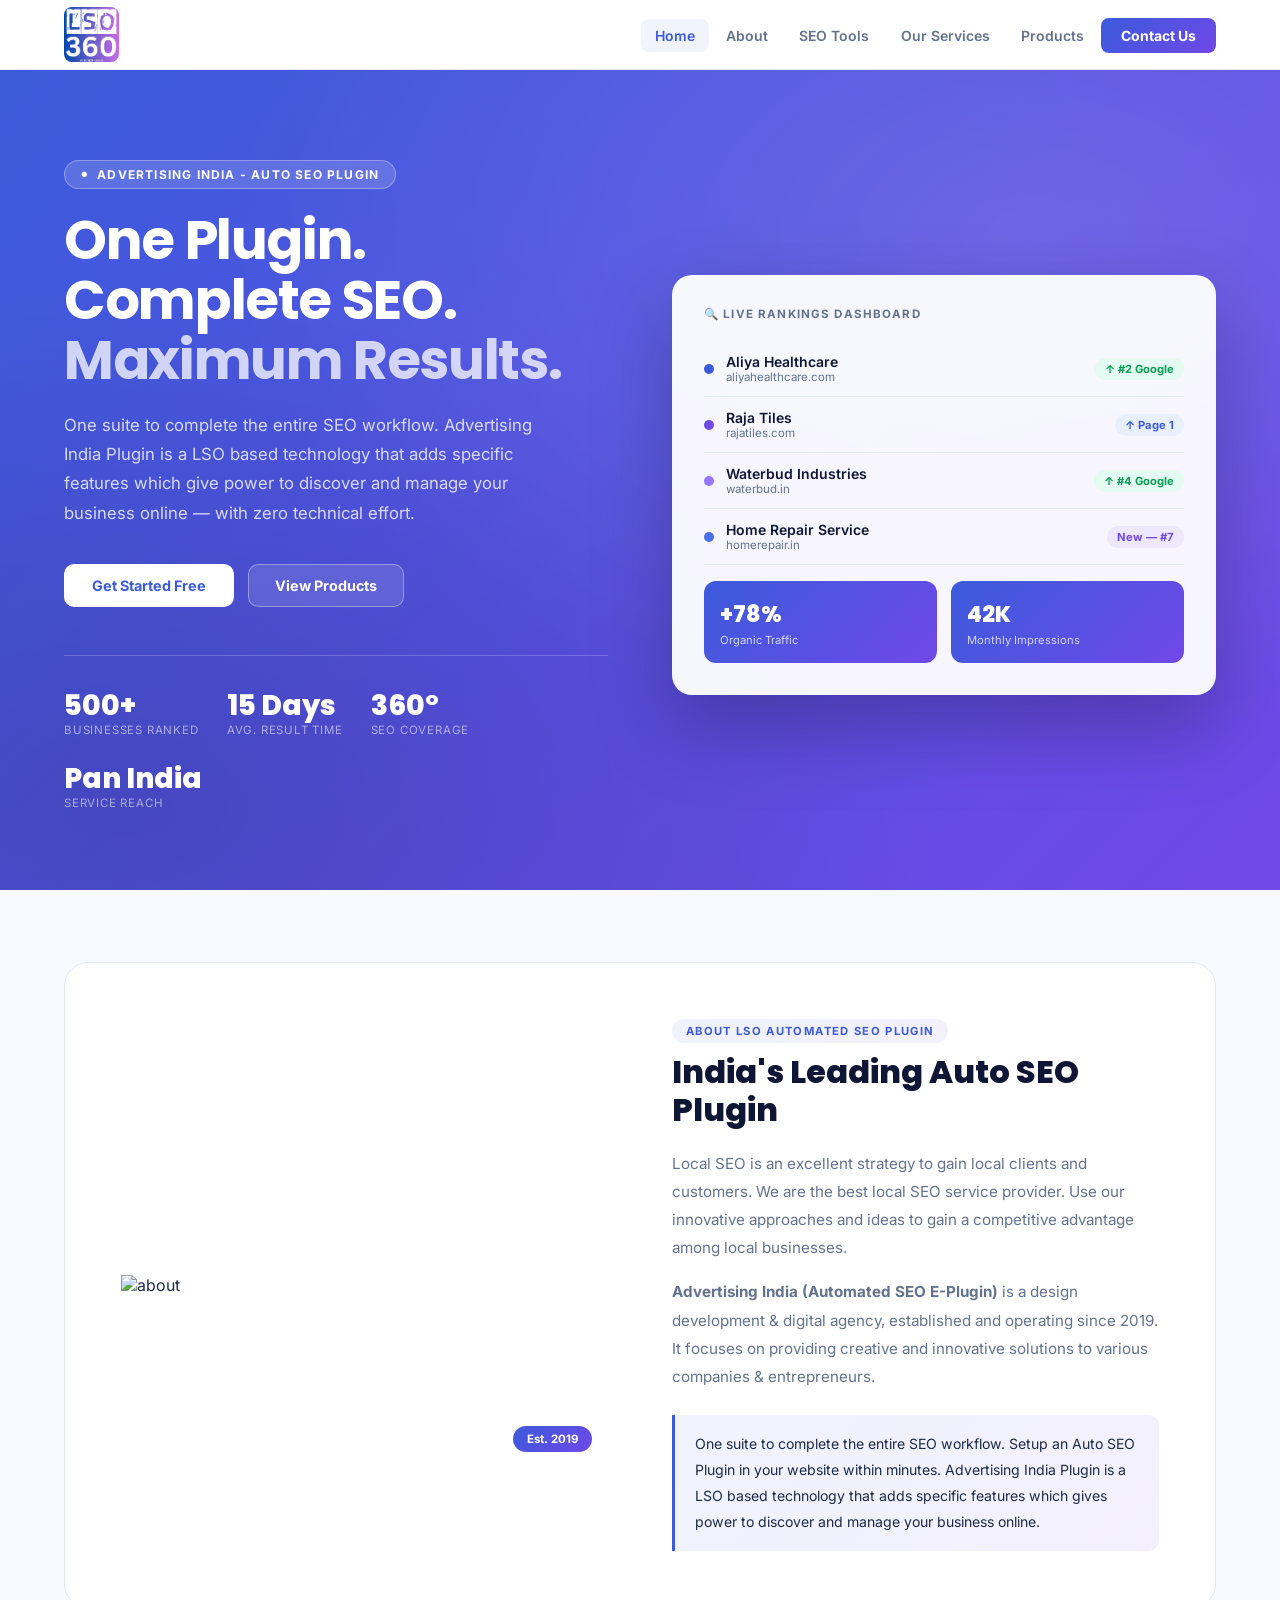
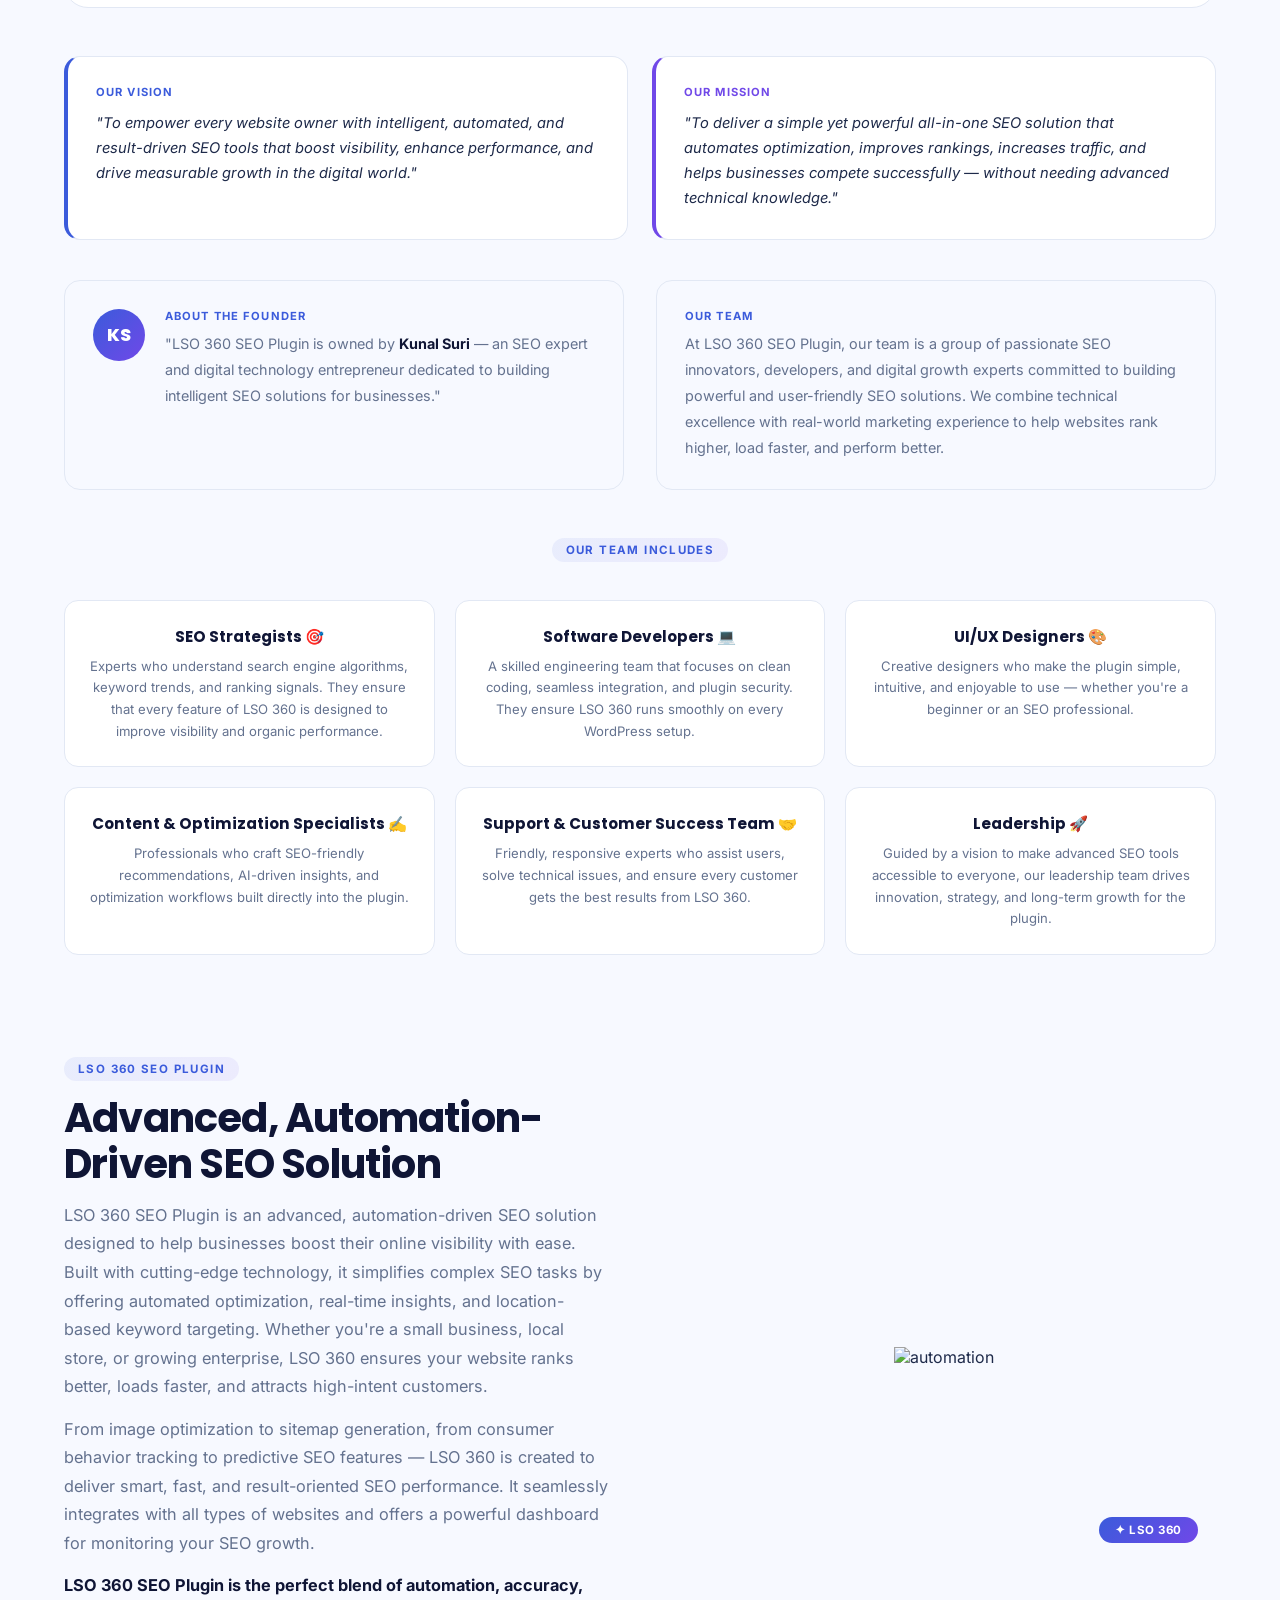
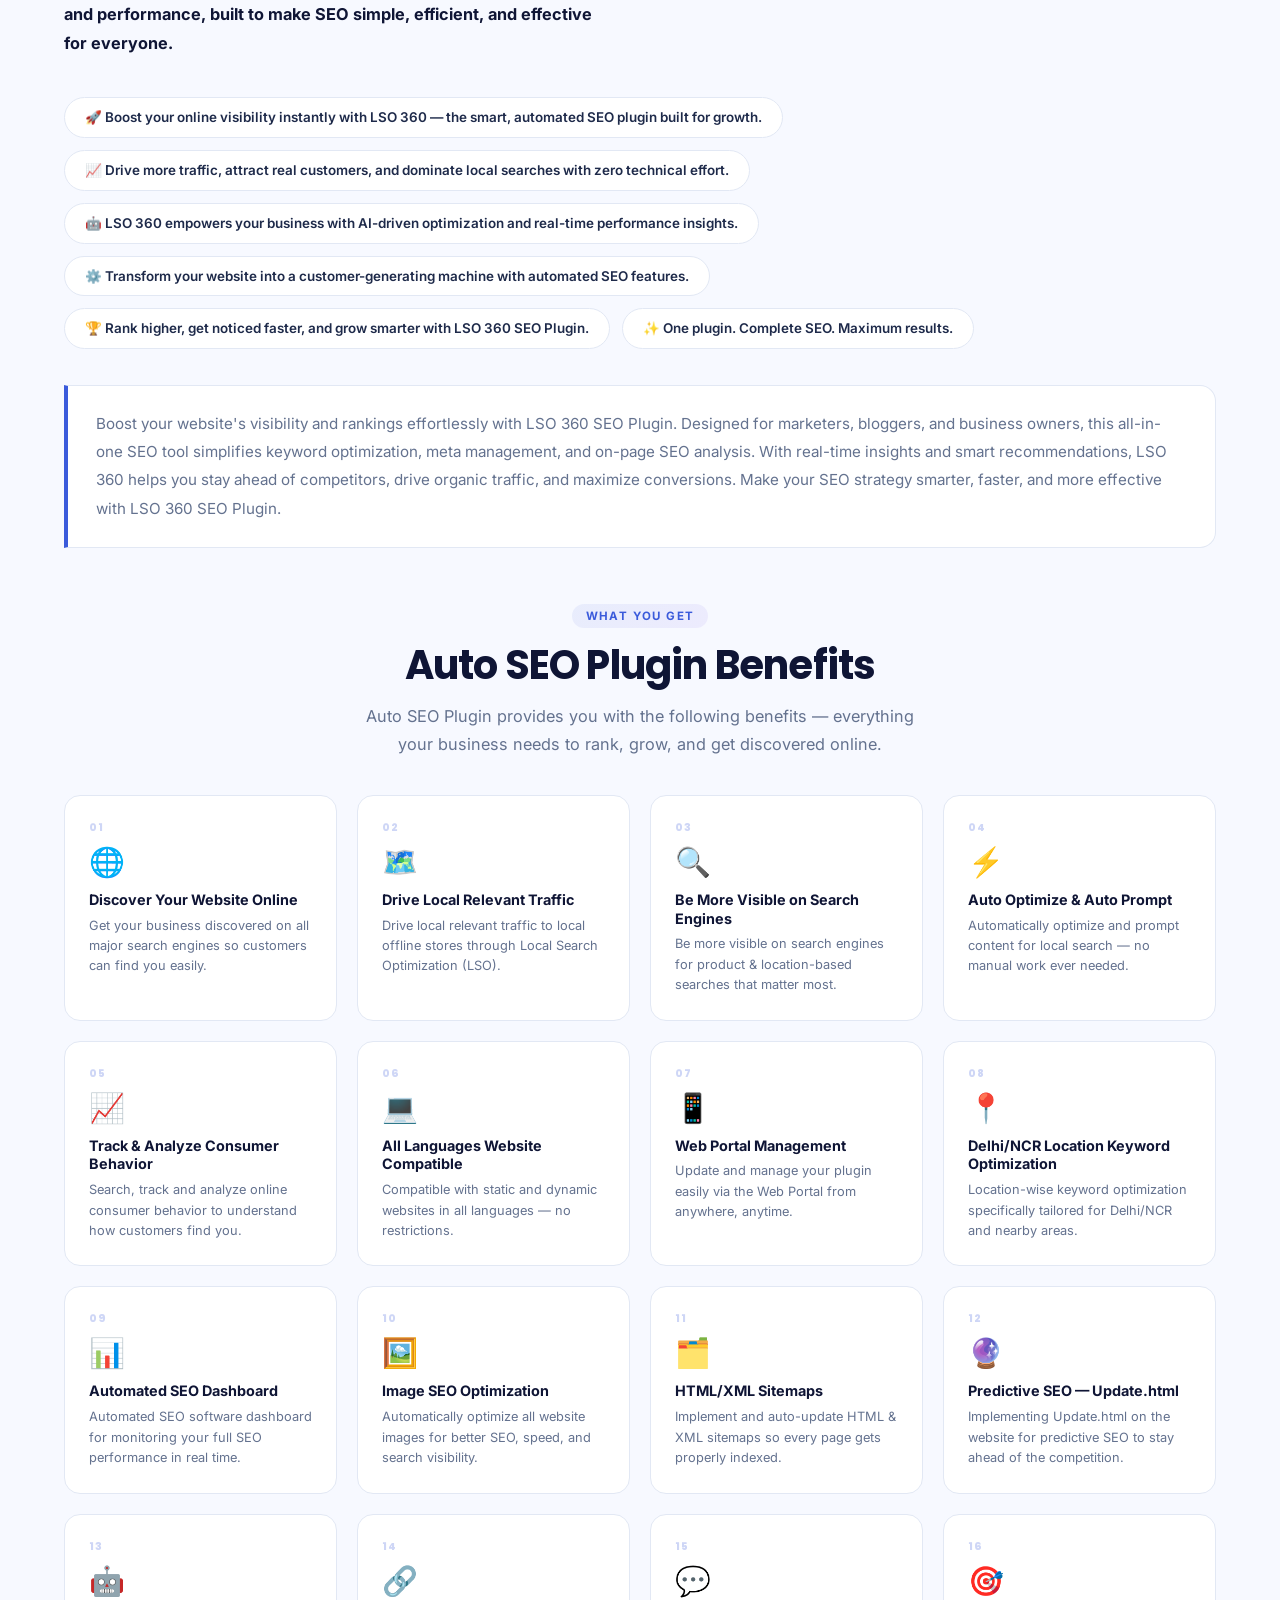
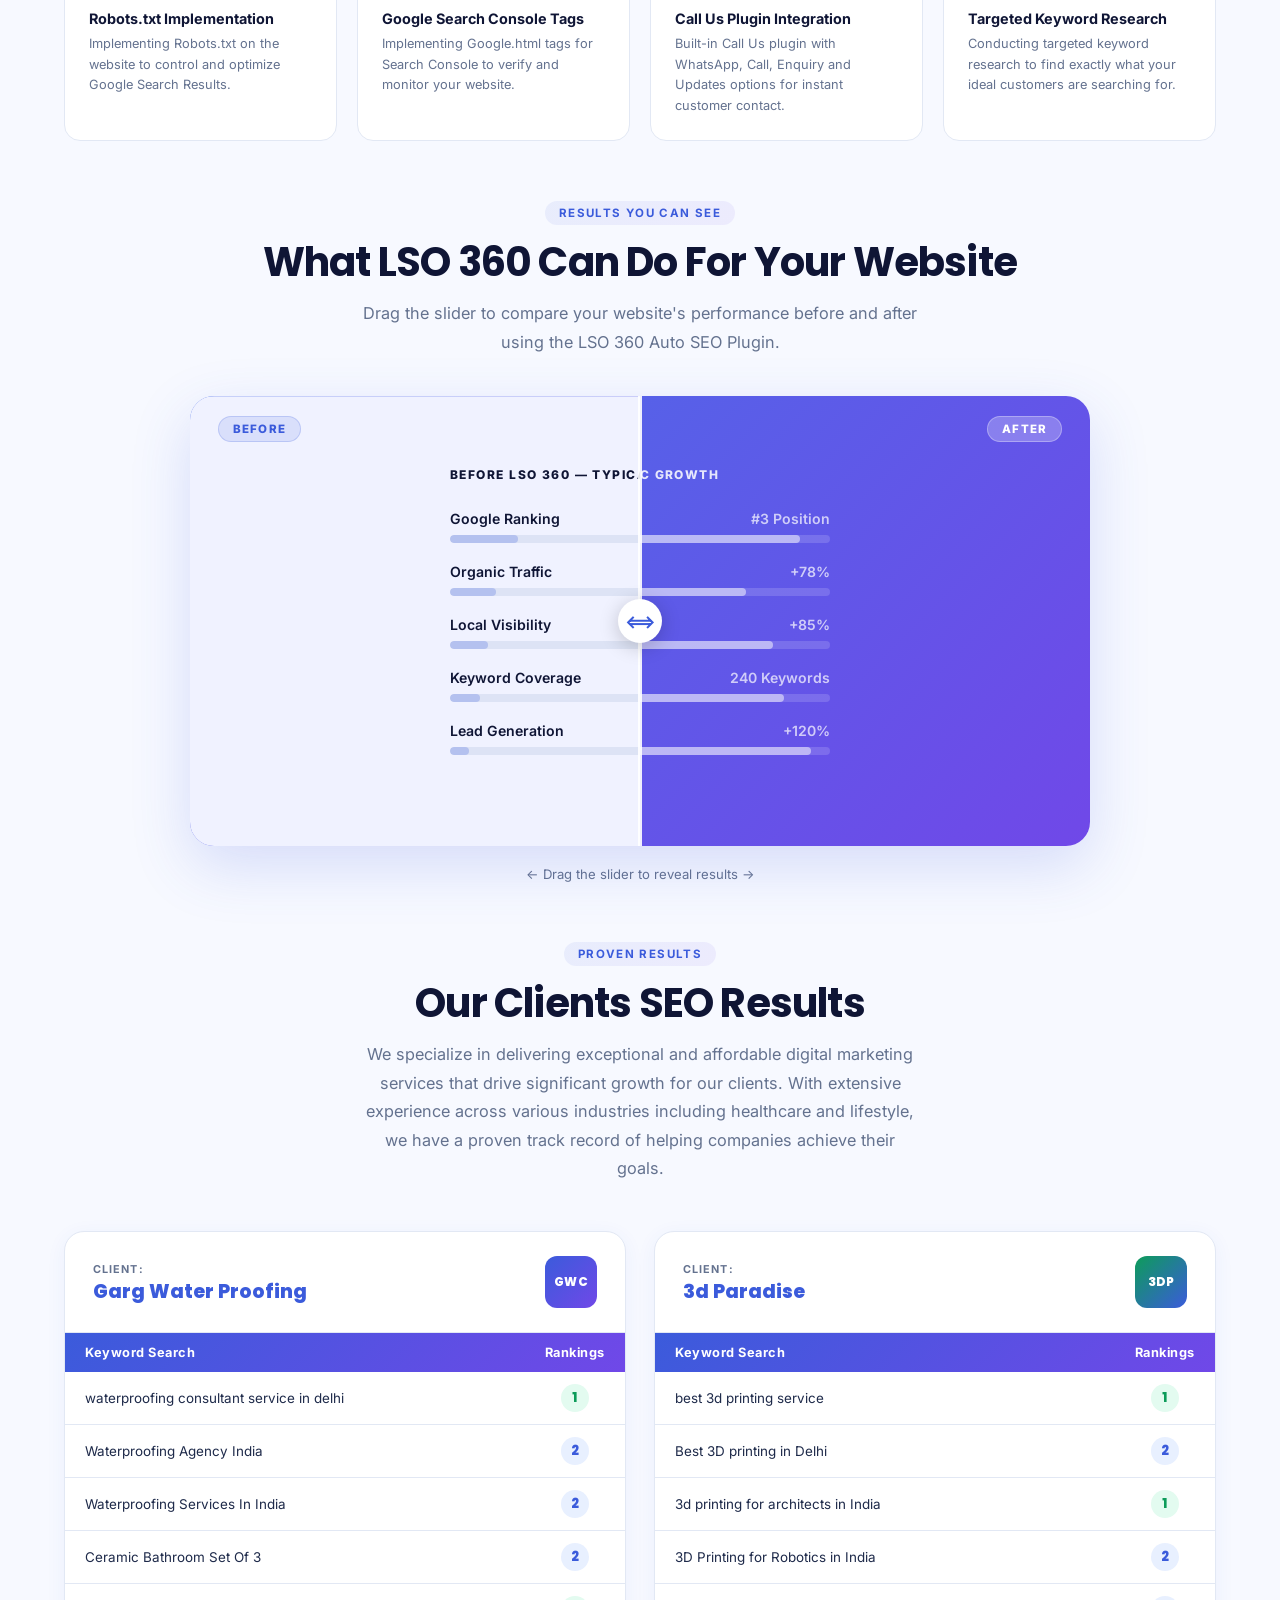
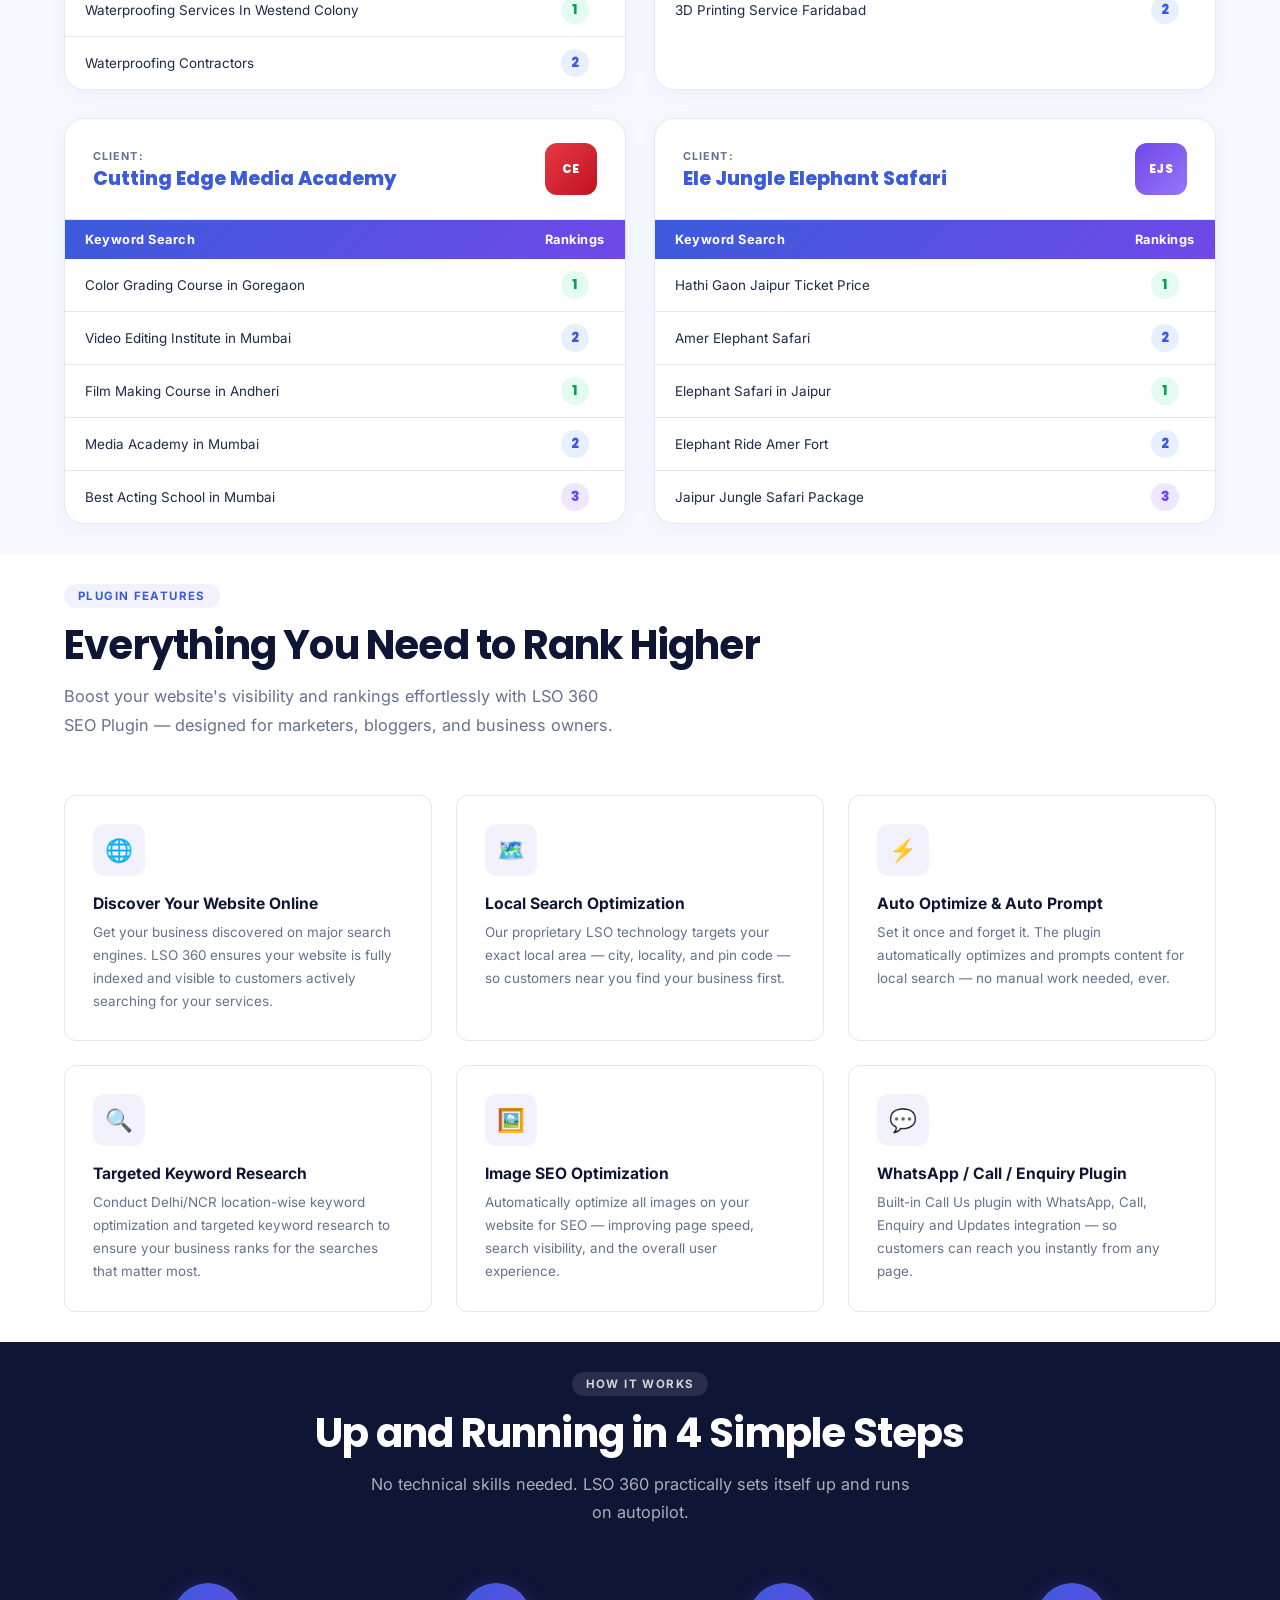
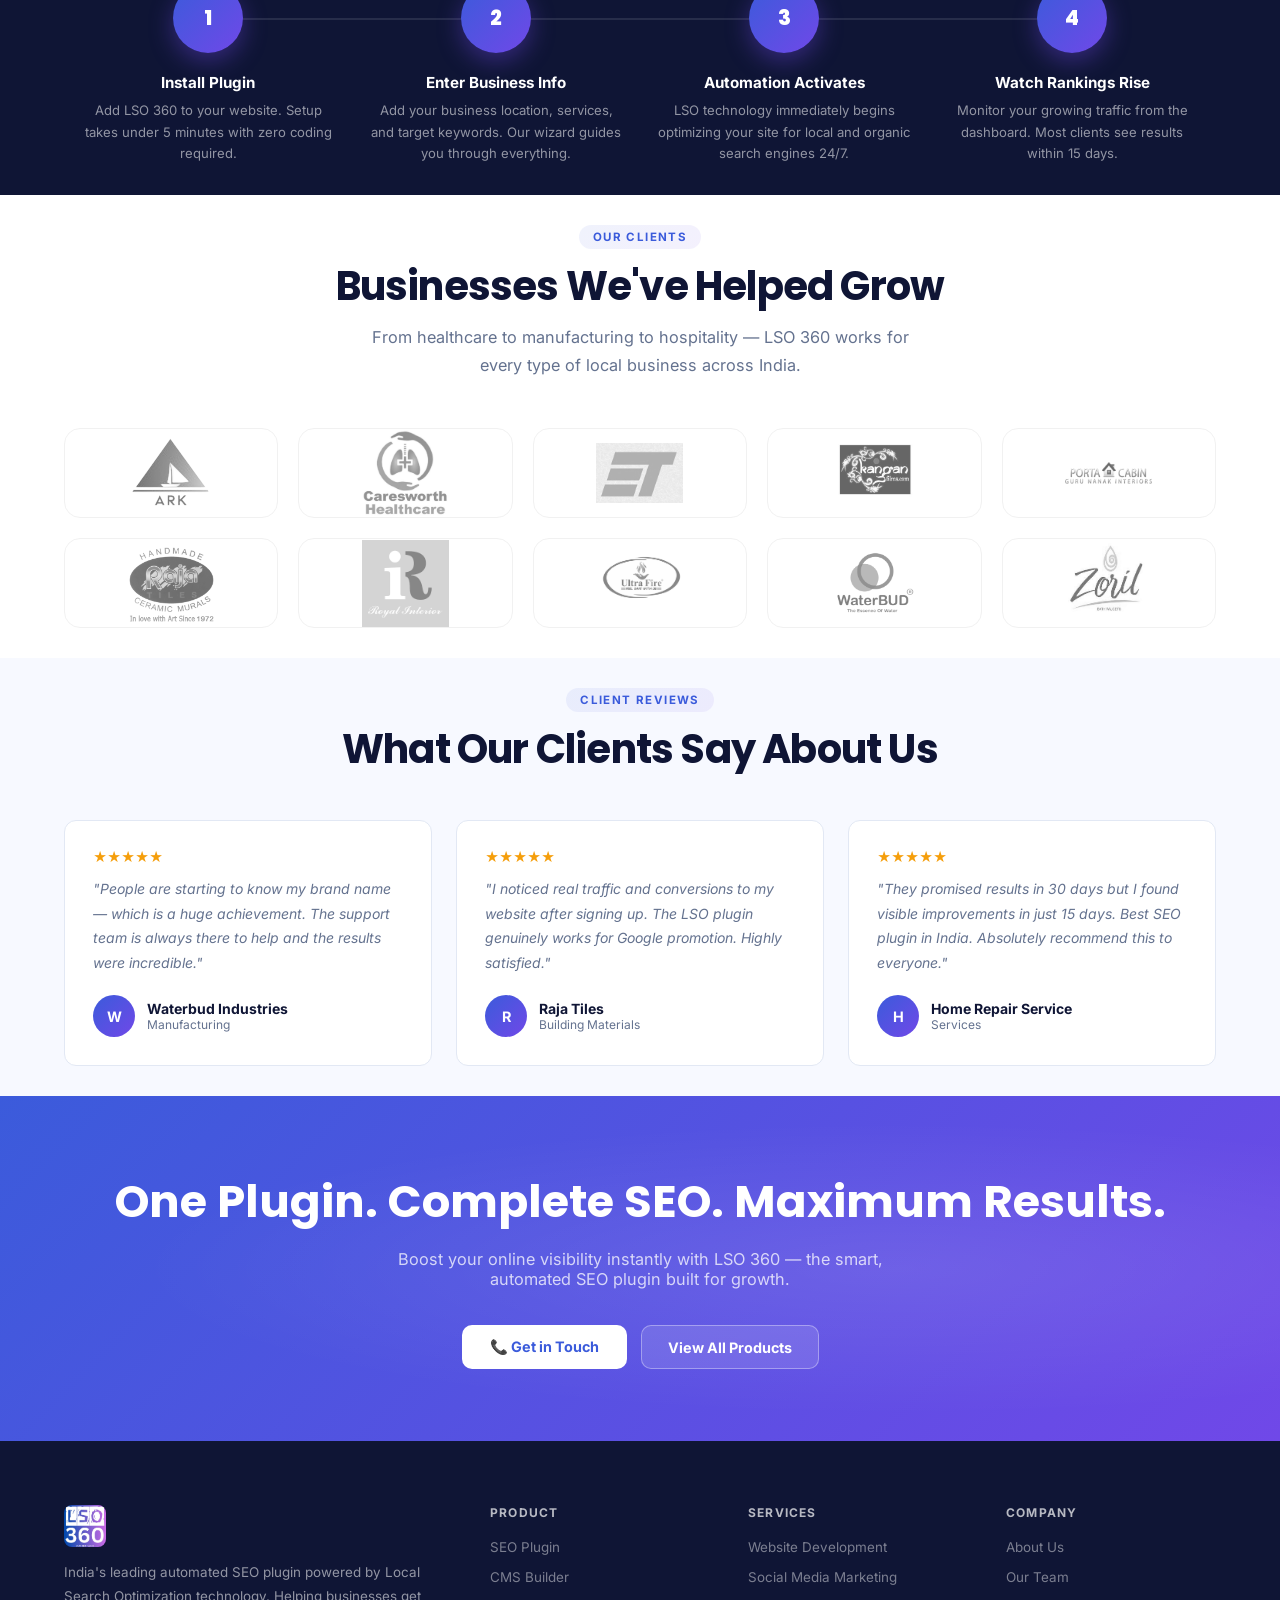
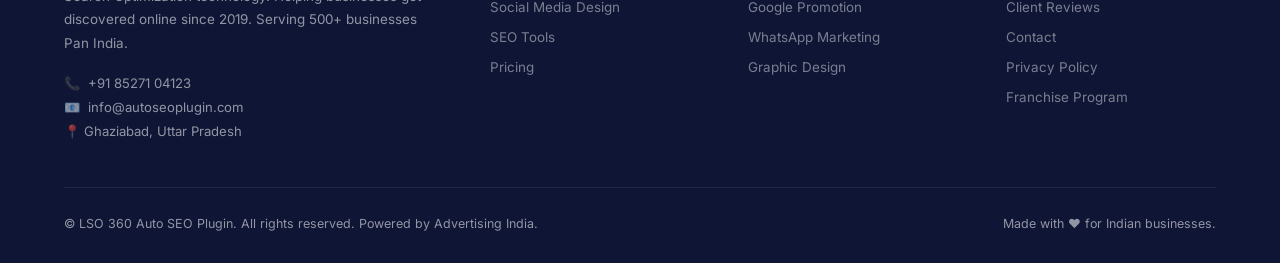
==== commit 4d17837b: "fix: slider in index page" ====
--- a/index.html
+++ b/index.html
@@ -22,7 +22,7 @@
     <section class="hero">
       <div class="hero-grid">
         <div>
-          <div class="hero-badge fade-in">Advertising India – Auto SEO Plugin</div>
+          <div class="hero-badge fade-in">Advertising India - Auto SEO Plugin</div>
           <h1 class="fade-in d1">One Plugin.<br>Complete SEO.<br><span>Maximum Results.</span></h1>
           <p class="hero-desc fade-in d2">One suite to complete the entire SEO workflow. Advertising India Plugin is a
             LSO based technology that adds specific features which give power to discover and manage your business
--- a/css/style.css
+++ b/css/style.css
@@ -790,7 +790,7 @@
 
 .baf-images {
   position: relative;
-  height: 420px
+  height: 450px
 }
 
 .baf-img-after,
@@ -3789,7 +3789,7 @@
 /* 🔥 BEFORE AFTER FIX */
 @media (max-width: 600px) {
   .baf-images {
-    height: auto;
+    height: 450px;
   }
 
   .baf-chart-after,
